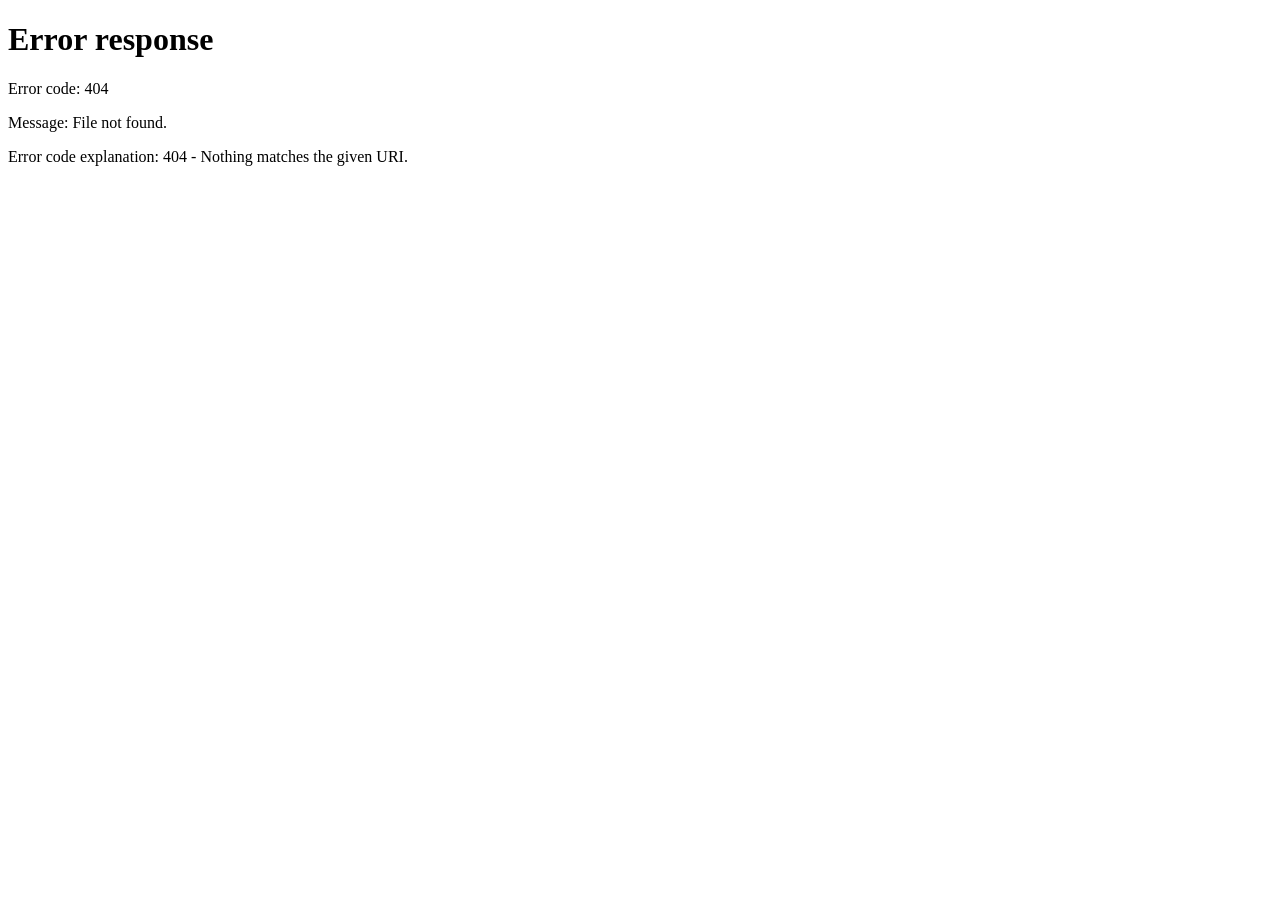
==== infografia.html @ bd48d04f "cambiar portada a index" ====
<!doctype html>
<html lang="es">
<head>
  <meta charset="utf-8" />
<meta http-equiv="refresh" content="0; url=cover.html">
  <meta name="viewport" content="width=device-width,initial-scale=1" />
  <title>Infografía • El infierno del mar — José Emilio Pacheco</title>

  <link rel="preconnect" href="https://fonts.googleapis.com">
  <link rel="preconnect" href="https://fonts.gstatic.com" crossorigin>
  <link href="https://fonts.googleapis.com/css2?family=Inter:wght@400;600;800&display=swap" rel="stylesheet">

  <link rel="stylesheet" href="styles.css" />
  
</head>

<body class="palette">

  <div class="progressBar" aria-hidden="true"><span id="progress"></span></div>

  <audio id="bgAudio" preload="auto" loop>
    <source src="assets/ocean.mp3" type="audio/mpeg">
    <source src="assets/ocean.ogg" type="audio/ogg">
  </audio>

  <button class="soundFab" id="soundFab" type="button" aria-label="Activar sonido ambiental" title="Sonido ambiental">
    <span id="soundIcon">🔈</span>
    <small id="soundTxt">OFF</small>
  </button>

  <div class="scene" aria-hidden="true">
    <div class="scene-waves"></div>
    <div class="scene-oil"></div>
    <div class="scene-bubbles"></div>
    <div class="scene-trash">
      <span class="t t1"></span><span class="t t2"></span><span class="t t3"></span>
      <span class="t t4"></span><span class="t t5"></span><span class="t t6"></span>
      <span class="t t7"></span><span class="t t8"></span>
    </div>
  </div>

  <header class="navTop">
    <nav class="navWrap">
      <a href="#contexto" data-nav>Contexto</a>
      <a href="#problematica" data-nav>Problemática</a>
      <a href="#analisis" data-nav>Análisis</a>
      <a href="#interpretacion" data-nav>Interpretación</a>
    </nav>
  </header>

  <div class="modal" id="imgModal" aria-hidden="true">
    <div class="modalBack" data-close="1"></div>
    <figure class="modalBody" role="dialog" aria-label="Imagen ampliada">
      <button class="modalClose" type="button" data-close="1">✕</button>
      <img id="modalImg" alt="Imagen ampliada" />
      <figcaption id="modalCap"></figcaption>
    </figure>
  </div>

  <main class="page">

    <!-- HERO -->
    <section class="heroIntro reveal">
      <div class="heroIntro-bg"
           style="background-image:url('https://images.unsplash.com/photo-1518399681705-1c1a55e5e883?auto=format&fit=crop&w=2400&q=80');"
           aria-hidden="true"></div>
      <div class="heroIntro-shade" aria-hidden="true"></div>

      <div class="heroIntro-inner">
        <h1>Infografía interactiva</h1>
        <p class="heroIntro-sub">
          <b>“El infierno del mar”</b> — José Emilio Pacheco. El poema denuncia cómo la contaminación del océano
          afecta la naturaleza y también la vida humana.
        </p>

        <div class="heroBadges stagger">
          <span class="badge">IPISA</span>
          <span class="badge">Lengua Española</span>
          <span class="badge">6to Sec. 2025–2026</span>
        </div>

        <div class="heroMini">
          <div><b>Equipo:</b> Liz Marian Bonilla #02 • Shiara Hilario #12 • Joelizsa Pichardo #25</div>
          <div><b>Fecha:</b> 26/02/2025 • <b>Maestra:</b> Vetzaira Espinosa</div>
          <div class="heroMini2"><b>Pregunta guía:</b> ¿Qué pasa cuando convertimos el mar en basurero y laboratorio de venenos?</div>
        </div>

        <div class="heroActions stagger">
          <a class="primaryBtn" href="#contexto">Empezar ↓</a>
          <a class="ghostBtn" href="#analisis">Ver contenido</a>
        </div>
      </div>
    </section>

    <!-- CONTEXTO -->
    <section class="block reveal" id="contexto" data-accent="mughal">
      <header class="blockHead">
        <div class="blockImg"
          style="background-image:url('https://images.unsplash.com/photo-1493558103817-58b2924bce98?auto=format&fit=crop&w=2400&q=80');"></div>
        <div class="blockShade"></div>
        <div class="blockTitle">
          <h2>Contexto del poema</h2>
          <p>Breve info del autor • situación social/ambiental • problema ecológico central</p>
        </div>
      </header>

      <div class="blockBody">
        <div class="twoCol">
          <div class="prose">
            <h3>Breve información del autor</h3>
<p>
José Emilio Pacheco (1939–2014) fue un poeta, narrador y ensayista mexicano.
Es considerado una de las figuras más importantes de la literatura mexicana contemporánea.
Recibió numerosos reconocimientos por su aporte al pensamiento cultural de México.
</p>
            <h3>Situación social y ambiental relacionada</h3>
            <p>
              El crecimiento industrial y los residuos humanos han aumentado la contaminación del mar por químicos,
              petróleo y basura.
            </p>

            <h3>Problema ecológico central</h3>
            <p>
              El poema denuncia la contaminación del mar por sustancias tóxicas que dañan la vida marina
              y también afectan a las personas.
            </p>

            <div class="callout">
              <b>Idea central:</b> El mar deja de ser fuente de vida cuando el ser humano lo convierte en un espacio contaminado.
            </div>
          </div>

          <div class="quoteBox">
            <div class="quoteTag">Ideas clave</div>

            <blockquote class="q">El poema presenta al mar como víctima de la acción humana.</blockquote>
            <blockquote class="q">La contaminación no afecta solo al agua, sino también a los animales y a las personas.</blockquote>
            <blockquote class="q">La denuncia ecológica también es una denuncia social.</blockquote>

            <div class="linkRow stagger">
              <a class="chip" target="_blank" rel="noopener"
                 href="https://www.youtube.com/results?search_query=metales+pesados+en+el+agua+explicacion">📺 Metales pesados ↗</a>
              <a class="chip" target="_blank" rel="noopener"
                 href="https://www.youtube.com/results?search_query=contaminacion+marina+causas+y+consecuencias">📺 Causas y consecuencias ↗</a>
            </div>
          </div>
        </div>

        <div class="imgRow stagger">
          <figure class="shot revealUp">
            <img class="zoomable"
              src="img/jose.jpg"
              alt="José Emilio Pacheco"
              data-caption="José Emilio Pacheco (autor)"
              loading="lazy"
              referrerpolicy="no-referrer"
              onerror="this.parentElement.classList.add('imgFallback')">
            <figcaption>Autor</figcaption>
          </figure>

          <figure class="shot revealUp">
            <img class="zoomable"
              src="img/mar.jpg"
              alt="Contaminación marina"
              data-caption="Contaminación marina"
              loading="lazy"
              referrerpolicy="no-referrer"
              onerror="this.parentElement.classList.add('imgFallback')">
            <figcaption>Contaminación</figcaption>
          </figure>

          <figure class="shot revealUp">
            <img class="zoomable"
              src="img/contaminacion-uno.jpeg"
              alt="Tu comunidad"
              data-caption="Evidencia local"
              loading="lazy"
              referrerpolicy="no-referrer"
              onerror="this.parentElement.classList.add('imgFallback')">
            <figcaption>Tu comunidad</figcaption>
          </figure>
        </div>
      </div>
    </section>

    <!-- PROBLEMÁTICA -->
    <section class="block reveal" id="problematica" data-accent="prussian">
      <header class="blockHead">
        <div class="blockImg"
          style="background-image:url('https://images.unsplash.com/photo-1611273426858-450d8b8dbad9?auto=format&fit=crop&w=2400&q=80');"></div>
        <div class="blockShade"></div>
        <div class="blockTitle">
          <h2>Problemática ambiental abordada</h2>
          <p>¿Qué denuncia? • ¿a quién afecta? • consecuencias</p>
        </div>
      </header>

      <div class="blockBody">
        <div class="twoCol">
          <div class="prose">
            <h3>¿Qué problema ambiental denuncia el poema?</h3>
            <p>
              El poema denuncia la contaminación del mar por sustancias tóxicas, petróleo y residuos.
            </p>

            <h3>¿A quién afecta?</h3>
            <ul>
              <li>Fauna marina</li>
              <li>Personas que consumen pescado</li>
              <li>Comunidades costeras</li>
            </ul>

            <h3>¿Cuáles son sus consecuencias?</h3>
            <ul>
              <li>Muerte de especies marinas</li>
              <li>Contaminación de alimentos</li>
              <li>Daños ambientales y económicos</li>
            </ul>

            <div class="callout">
              <b>Idea clave:</b> Lo que se lanza al mar termina afectando la vida humana.
            </div>
          </div>

          <div class="prose">
            <h3>Acciones concretas</h3>
            <p>
              Estas acciones ayudan a reducir la contaminación y a proteger el agua.
            </p>

            <div class="checks" id="checklist">
              <label><input type="checkbox" value="plástico"> Reducir plásticos de un solo uso</label>
              <label><input type="checkbox" value="limpieza"> Limpieza de ríos/cañadas/playas</label>
              <label><input type="checkbox" value="reciclaje"> Separar residuos / reciclar</label>
              <label><input type="checkbox" value="educación"> Educación ambiental</label>
            </div>

            <div class="tip" id="resultBox">Marca al menos una acción para ver la recomendación.</div>

          </div>
        </div>

        <div class="imgRow stagger">
          <figure class="shot revealUp">
            <img class="zoomable"
              src="img/playas.jpg"
              alt="Acción"
              data-caption="Acción comunitaria"
              loading="lazy"
              referrerpolicy="no-referrer"
              onerror="this.parentElement.classList.add('imgFallback')">
            <figcaption>Acción</figcaption>
          </figure>

          <figure class="shot revealUp">
            <img class="zoomable"
              src="img/Peru-Retail.jpg"
              alt="Petróleo en el mar"
              data-caption="Petróleo en el mar"
              loading="lazy"
              referrerpolicy="no-referrer"
              onerror="this.parentElement.classList.add('imgFallback')">
            <figcaption>Petróleo</figcaption>
          </figure>

          <figure class="shot revealUp">
            <img class="zoomable"
              src="img/santiagoplayacont.jpg"
              alt="Foto local"
              data-caption="Evidencia local"
              loading="lazy"
              referrerpolicy="no-referrer"
              onerror="this.parentElement.classList.add('imgFallback')">
            <figcaption>Foto local</figcaption>
          </figure>
        </div>
      </div>
    </section>

    <!-- ANÁLISIS -->
    <section class="block reveal" id="analisis" data-accent="teal">
      <header class="blockHead">
        <div class="blockImg"
          style="background-image:url('https://images.unsplash.com/photo-1475924156734-496f6cac6ec1?auto=format&fit=crop&w=2400&q=80');"></div>
        <div class="blockShade"></div>
        <div class="blockTitle">
          <h2>Análisis literario</h2>
          <p>Tema • Mensaje • Recursos literarios • Fragmentos destacados</p>
        </div>
      </header>

      <div class="blockBody">
        <div class="twoCol">
          <div class="prose">
            <h3>Tema central</h3>
            <p>
              La destrucción del mar causada por la contaminación humana.
            </p>

            <h3>Mensaje del poema</h3>
            <p>
              El poema advierte que el ser humano está dañando el océano y que ese daño vuelve como problema social y ambiental.
            </p>

            <h3>Recursos literarios</h3>
            <ul>
              <li><b>Enumeración:</b> El poema menciona varias sustancias tóxicas para mostrar la gravedad de la contaminación. Ejemplo: “Plomo, cobre, mercurio, cianuro”.</li>
              <li><b>Imagen sensorial:</b> Describe visualmente los daños causados por el petróleo en el mar.</li>
              <li><b>Tono denunciatorio:</b> El lenguaje del poema critica directamente la destrucción del océano causada por el ser humano.</li>
            </ul>

            <div class="callout">
              <b>Idea clave:</b> El poema usa palabras directas para denunciar el daño ambiental.
            </div>
          </div>

          <div class="quoteBox">
            <div class="quoteTag">Fragmentos destacados</div>
            <blockquote class="q">“Zarpa y verás los grumos de petróleo que han empedrado sus senderos.”</blockquote>
            <blockquote class="q">“Hoy al matarlo estamos muriendo.”</blockquote>
            <blockquote class="q">“Cuando haya muerto el mar no tendremos oxígeno.”</blockquote>

            <div class="linkRow stagger">
              <a class="chip" target="_blank" rel="noopener"
                 href="https://www.youtube.com/results?search_query=enumeracion+recurso+literario+ejemplos">📺 Enumeración ↗</a>
            </div>
          </div>
        </div>

        <div class="imgRow stagger">
          <figure class="shot revealUp">
            <img class="zoomable"
              src="img/faunamala.jpg"
              alt="Fauna afectada"
              data-caption="Ecosistemas afectados"
              loading="lazy"
              referrerpolicy="no-referrer"
              onerror="this.parentElement.classList.add('imgFallback')">
            <figcaption>Fauna</figcaption>
          </figure>

          <figure class="shot revealUp">
            <img class="zoomable"
              src="img/basuramarina.jpg"
              alt="Residuos en el mar"
              data-caption="Residuos marinos"
              loading="lazy"
              referrerpolicy="no-referrer"
              onerror="this.parentElement.classList.add('imgFallback')">
            <figcaption>Residuos</figcaption>
          </figure>

          <figure class="shot revealUp">
            <img class="zoomable"
              src="img/marcont.jpg"
              alt="Contaminación del océano"
              data-caption="Contaminación del océano"
              loading="lazy"
              referrerpolicy="no-referrer"
              onerror="this.parentElement.classList.add('imgFallback')">
            <figcaption>Impacto visual</figcaption>
          </figure>
        </div>
      </div>
    </section>

    <!-- INTERPRETACIÓN -->
    <section class="block reveal" id="interpretacion">
      <header class="blockHead">
        <div class="blockImg"
          style="background-image:url('https://images.unsplash.com/photo-1526779259212-939e64788e3c?auto=format&fit=crop&w=2400&q=80');"></div>
        <div class="blockShade"></div>
        <div class="blockTitle">
          <h2>Interpretación personal</h2>
          <p>Opinión • Comunidad • Reflexión</p>
        </div>
      </header>

      <div class="blockBody">
        <div class="twoCol">
          <div class="prose">

            <h3>Opinión crítica</h3>

            <p><b>Liz Marian:</b> El poema muestra cómo la contaminación afecta al mar y también a la vida humana. Nos hace reflexionar sobre la responsabilidad que tenemos como sociedad para proteger los ecosistemas.</p>

            <p><b>Shiara:</b> El texto enseña que las acciones humanas pueden destruir los ecosistemas cuando no se actúa con conciencia ambiental. También invita a reflexionar sobre nuestras decisiones diarias.</p>

            <p><b>Joelizsa:</b> Este poema es un llamado a cuidar el medio ambiente y reducir la contaminación. Nos recuerda que el mar es una fuente de vida que debemos proteger.</p>

            <h3>Relación con la comunidad</h3>

            <p>
              En nuestra comunidad también se observan problemas de contaminación, como basura en calles, cañadas y ríos.
              Estos residuos pueden llegar al mar y afectar los ecosistemas y la salud de las personas.
            </p>

            <h3>Reflexión social</h3>

            <p>
              Cuidar el medio ambiente es una responsabilidad colectiva.
              Pequeñas acciones como reducir la basura, reciclar y proteger los recursos naturales pueden ayudar a preservar el mar para las futuras generaciones.
            </p>

            <figure class="shot revealUp">
              <img class="zoomable"
                src="img/3chicas.jpg"
                alt="Equipo"
                loading="lazy"
                onerror="this.parentElement.classList.add('imgFallback')">
              <figcaption>Equipo</figcaption>
            </figure>

          </div>

          <div class="prose">
            <div class="imgRow imgColumn">

              <figure class="shot revealUp">
                <img class="zoomable"
                  src="img/limpiarsantiago.png"
                  alt="Acción comunitaria"
                  loading="lazy"
                  onerror="this.parentElement.classList.add('imgFallback')">
                <figcaption>Acción</figcaption>
              </figure>

              <figure class="shot revealUp">
                <img class="zoomable"
                  src="img/img_7650.jpg"
                  alt="Comunidad"
                  loading="lazy"
                  onerror="this.parentElement.classList.add('imgFallback')">
                <figcaption>Comunidad</figcaption>
              </figure>

            </div>
          </div>
        </div>
      </div>
    </section>

    <footer class="exitBar">
      <a class="exitBtn" href="cover.html">SALIR</a>
    </footer>
  </main>

  <script src="script.js"></script>
</body>
</html>
---- styles.css ----
:root{
  --mughal:#366B2B;
  --prussian:#103A57;
  --teal:#307B8E;
  --pastel:#A9D3C5;
  --silver:#CEE5D6;

  --ink:#0b1f2b;
  --soft:#f3faf6;
  --card:#ffffff;
  --line:rgba(16,58,87,.12);
  --shadow:0 16px 50px rgba(16,58,87,.12);
  --radius:26px;
}

*{box-sizing:border-box}
html,body{height:100%}
body{
  margin:0;
  font-family:Inter,system-ui,-apple-system,Segoe UI,Roboto,Arial,sans-serif;
  color:var(--ink);
  background:
    radial-gradient(1400px 600px at 50% -20%, rgba(48,123,142,.18), transparent 60%),
    radial-gradient(1000px 600px at 20% 10%, rgba(54,107,43,.12), transparent 60%),
    linear-gradient(180deg, var(--silver), #eaf6f0 35%, #f7fbf9 100%);
  overflow-x:hidden;
}

/* ===== Barra progreso ===== */
.progressBar{
  position: fixed;
  top: 0;
  left: 0;
  height: 6px;
  width: 100%;
  z-index: 9999;
  background: rgba(206,229,214,.35);
  backdrop-filter: blur(8px);
}
.progressBar span{
  display:block;
  height:100%;
  width:0%;
  background: linear-gradient(90deg, var(--mughal), var(--teal), var(--prussian));
  border-radius: 0 999px 999px 0;
  transition: width .1s linear;
}

/* ===== Botón sonido ===== */
.soundFab{
  position: fixed;
  right: 18px;
  bottom: 18px;
  z-index: 9998;
  border: 1px solid rgba(16,58,87,.18);
  background: rgba(255,255,255,.78);
  backdrop-filter: blur(10px);
  box-shadow: 0 18px 45px rgba(16,58,87,.18);
  border-radius: 999px;
  padding: 10px 12px;
  display:flex;
  align-items:center;
  gap:10px;
  cursor:pointer;
  user-select:none;
}
.soundFab span{font-size:18px}
.soundFab small{
  font-size:11px;
  font-weight:800;
  letter-spacing:.08em;
  color:rgba(16,58,87,.82);
}
.soundFab.on{
  background: rgba(255,255,255,.92);
  border-color: rgba(48,123,142,.35);
}
.soundFab:hover{transform: translateY(-2px)}
.soundFab:active{transform: translateY(0)}
.soundFab{transition: transform .2s ease, background .2s ease}

/* ===== Escenografía ===== */
.scene{
  position:fixed;
  inset:0;
  pointer-events:none;
  z-index:0;
  opacity:.55;
}
.scene-waves{
  position:absolute; inset:-40px -40px auto -40px;
  height:260px;
  background:
    radial-gradient(800px 140px at 50% 80%, rgba(16,58,87,.22), transparent 65%),
    linear-gradient(180deg, rgba(48,123,142,.16), transparent);
  filter: blur(2px);
}
.scene-oil{
  position:absolute; right:-220px; top:25%;
  width:520px; height:520px;
  background: radial-gradient(circle at 30% 30%, rgba(16,58,87,.18), rgba(16,58,87,.05) 55%, transparent 70%);
  filter: blur(6px);
  transform: rotate(12deg);
}
.scene-bubbles{
  position:absolute; left:-200px; bottom:-220px;
  width:700px; height:700px;
  background:
    radial-gradient(circle at 25% 20%, rgba(48,123,142,.18), transparent 55%),
    radial-gradient(circle at 60% 70%, rgba(54,107,43,.10), transparent 55%),
    radial-gradient(circle at 70% 25%, rgba(16,58,87,.10), transparent 60%);
  filter: blur(10px);
}
.scene-trash .t{
  position:absolute;
  width:110px; height:28px;
  border-radius: 999px;
  background: rgba(16,58,87,.08);
  filter: blur(1px);
  transform: rotate(var(--r));
  opacity:.8;
}
.scene-trash .t1{left:6%; top:18%; --r:14deg}
.scene-trash .t2{left:13%; top:34%; --r:-10deg}
.scene-trash .t3{left:7%; top:62%; --r:6deg}
.scene-trash .t4{right:12%; top:22%; --r:-16deg}
.scene-trash .t5{right:7%; top:44%; --r:9deg}
.scene-trash .t6{right:10%; top:67%; --r:-6deg}
.scene-trash .t7{left:45%; top:10%; --r:3deg}
.scene-trash .t8{left:52%; top:78%; --r:-4deg}

/* ===== Top nav ===== */
.navTop{
  position: sticky;
  top: 6px;
  z-index: 50;
  padding: 10px 12px;
}
.navWrap{
  max-width: 1100px;
  margin: 0 auto;
  background: rgba(255,255,255,.70);
  backdrop-filter: blur(12px);
  border: 1px solid rgba(16,58,87,.14);
  border-radius: 999px;
  padding: 10px;
  display:flex;
  gap:10px;
  justify-content:center;
  box-shadow: 0 12px 32px rgba(16,58,87,.10);
}
.navWrap a{
  text-decoration:none;
  color: rgba(16,58,87,.88);
  font-weight: 700;
  font-size: 13px;
  padding: 10px 14px;
  border-radius: 999px;
  transition: background .2s ease, transform .2s ease, border .2s ease;
  border: 1px solid transparent;
}
.navWrap a:hover{
  background: rgba(16,58,87,.08);
  transform: translateY(-1px);
}
.navWrap a.active{
  background: rgba(16,58,87,.12);
  border: 1px solid rgba(16,58,87,.18);
  transform: translateY(-1px);
}

/* ===== Layout ===== */
.page{
  position: relative;
  z-index: 1;
  max-width: 1160px;
  margin: 0 auto;
  padding: 0 16px 80px;
}

/* ===== Hero ===== */
.heroIntro{
  position:relative;
  border-radius: var(--radius);
  overflow:hidden;
  box-shadow: var(--shadow);
  border: 1px solid rgba(16,58,87,.12);
  margin-top: 10px;
}
.heroIntro-bg{
  position:absolute; inset:0;
  background-size:cover;
  background-position:center;
  transform: scale(1.05);
}
.heroIntro-shade{
  position:absolute; inset:0;
  background:
    linear-gradient(90deg, rgba(255,255,255,.92) 0%, rgba(255,255,255,.76) 52%, rgba(255,255,255,.50) 100%),
    radial-gradient(700px 280px at 15% 35%, rgba(206,229,214,.75), transparent 65%),
    radial-gradient(700px 280px at 90% 35%, rgba(169,211,197,.45), transparent 70%);
}
.heroIntro-inner{
  position:relative;
  padding: 44px 40px;
  max-width: 760px;
}
.heroIntro h1{
  margin:0 0 10px;
  font-size: 46px;
  letter-spacing: -0.03em;
  line-height:1.03;
}
.heroIntro-sub{
  margin:0;
  font-size: 16px;
  line-height:1.6;
  color: rgba(11,31,43,.85);
}
.heroBadges{display:flex; gap:10px; flex-wrap:wrap; margin-top:14px}
.badge{
  padding: 8px 12px;
  border-radius: 999px;
  background: rgba(255,255,255,.70);
  border: 1px solid rgba(16,58,87,.12);
  font-size: 12px;
  font-weight: 800;
}
.heroMini{
  margin-top: 18px;
  padding: 14px 16px;
  border-radius: 18px;
  border: 1px solid rgba(16,58,87,.12);
  background: rgba(255,255,255,.74);
  line-height: 1.55;
}
.heroMini2{margin-top:6px; color:rgba(16,58,87,.9)}
.heroActions{display:flex; gap:12px; margin-top: 18px; flex-wrap:wrap}
.primaryBtn, .ghostBtn{
  display:inline-flex;
  align-items:center;
  justify-content:center;
  gap:8px;
  border-radius: 999px;
  padding: 12px 16px;
  font-weight: 900;
  text-decoration:none;
  border: 1px solid rgba(16,58,87,.15);
}
.primaryBtn{
  background: linear-gradient(90deg, rgba(48,123,142,.95), rgba(16,58,87,.92));
  color:#fff;
}
.ghostBtn{
  background: rgba(255,255,255,.78);
  color: rgba(16,58,87,.92);
}
.primaryBtn:hover,.ghostBtn:hover{transform: translateY(-2px)}
.primaryBtn,.ghostBtn{transition: transform .2s ease}

/* ===== Block ===== */
.block{
  margin-top: 18px;
  border-radius: var(--radius);
  overflow: hidden;
  border: 1px solid rgba(16,58,87,.12);
  background: rgba(255,255,255,.70);
  backdrop-filter: blur(8px);
  box-shadow: var(--shadow);
}
.blockHead{
  position: relative;
  min-height: 180px;
  overflow: hidden;
}
.blockImg{
  position:absolute; inset:0;
  background-size:cover;
  background-position:center;
  transform: translateY(var(--parallax, 0px)) scale(1.06);
  transition: transform .15s linear;
}
.blockShade{
  position:absolute; inset:0;
  background: linear-gradient(90deg, rgba(16,58,87,.88) 0%, rgba(16,58,87,.45) 55%, rgba(16,58,87,.20) 100%);
}
.blockTitle{
  position: relative;
  padding: 28px 28px 26px;
  color: #fff;
}
.blockTitle h2{
  margin:0;
  font-size: 40px;
  letter-spacing:-.02em;
}
.blockTitle p{
  margin: 6px 0 0;
  opacity:.95;
  font-weight: 600;
}
.blockBody{padding: 22px 22px 26px}

.twoCol{
  display:grid;
  grid-template-columns: 1.1fr .9fr;
  gap: 18px;
}
@media (max-width: 980px){
  .twoCol{grid-template-columns:1fr}
  .heroIntro-inner{padding:36px 22px}
  .heroIntro h1{font-size: 38px}
}

.prose{
  background: rgba(255,255,255,.82);
  border: 1px solid rgba(16,58,87,.12);
  border-radius: 20px;
  padding: 18px 18px;
}
.prose h3{
  margin: 0 0 10px;
  color: rgba(16,58,87,.92);
}
.prose p{
  margin: 0 0 12px;
  line-height: 1.68;
  color: rgba(11,31,43,.84);
}
.prose ul{
  margin: 0 0 12px 18px;
  color: rgba(11,31,43,.84);
  line-height:1.6;
}
.callout{
  margin-top: 10px;
  padding: 12px 14px;
  border-radius: 16px;
  background: rgba(206,229,214,.65);
  border: 1px solid rgba(54,107,43,.18);
  color: rgba(11,31,43,.86);
}

.quoteBox{
  background: rgba(255,255,255,.84);
  border: 1px solid rgba(16,58,87,.12);
  border-radius: 20px;
  padding: 18px 18px;
}
.quoteTag{
  display:inline-flex;
  padding: 6px 10px;
  border-radius: 999px;
  background: rgba(16,58,87,.10);
  border: 1px solid rgba(16,58,87,.14);
  font-weight: 900;
  font-size: 12px;
  margin-bottom: 10px;
}
.q{
  margin: 10px 0;
  padding: 12px 12px;
  border-left: 4px solid rgba(48,123,142,.8);
  background: rgba(206,229,214,.32);
  border-radius: 14px;
  color: rgba(11,31,43,.90);
  line-height: 1.55;
}
.qNote{display:block; margin-top:10px; color:rgba(11,31,43,.65)}

.linkRow{display:flex; gap:10px; flex-wrap:wrap; margin-top:12px}
.chip{
  display:inline-flex;
  align-items:center;
  gap:8px;
  padding: 10px 12px;
  border-radius: 999px;
  background: rgba(255,255,255,.86);
  border: 1px solid rgba(16,58,87,.14);
  color: rgba(16,58,87,.92);
  font-weight: 900;
  text-decoration:none;
}
.chip:hover{transform: translateY(-2px)}
.chip{transition: transform .2s ease}

/* Mini panels */
.miniPanel{
  margin-top: 14px;
  background: rgba(255,255,255,.82);
  border: 1px solid rgba(16,58,87,.12);
  border-radius: 20px;
  padding: 14px 14px;
}
.miniPanel-title{
  font-weight: 900;
  margin-bottom: 10px;
  color: rgba(16,58,87,.90);
}
.miniPanel-grid{
  display:grid;
  grid-template-columns: 1fr 1fr;
  gap: 10px 12px;
  color: rgba(11,31,43,.82);
  line-height: 1.5;
}
@media (max-width: 700px){
  .miniPanel-grid{grid-template-columns:1fr}
}

/* Img row */
.imgRow{
  margin-top: 16px;
  display:grid;
  grid-template-columns: 1fr 1fr 1fr;
  gap: 14px;
}
@media (max-width: 900px){
  .imgRow{grid-template-columns:1fr}
}
.shot{
  background: rgba(255,255,255,.88);
  border: 1px solid rgba(16,58,87,.12);
  border-radius: 22px;
  overflow:hidden;
  box-shadow: 0 12px 26px rgba(16,58,87,.10);
  transform-style: preserve-3d;
  transition: transform .25s ease, box-shadow .25s ease, filter .25s ease;
}
.shot:hover{
  transform: perspective(900px) rotateX(2deg) rotateY(-3deg) translateY(-4px);
  box-shadow: 0 18px 40px rgba(16,58,87,.15);
  filter: saturate(1.03);
}
.shot img{
  display:block;
  width:100%;
  height: 230px;
  object-fit: cover;
  cursor: zoom-in;
}
.shot figcaption{
  padding: 12px 14px;
  font-weight: 900;
  color: rgba(16,58,87,.92);
}
.slot .slotCard{
  height: 230px;
  display:flex;
  align-items:center;
  justify-content:center;
  padding: 14px;
  border: 2px dashed rgba(16,58,87,.18);
  border-radius: 18px;
  margin: 12px;
  background: rgba(206,229,214,.28);
  color: rgba(16,58,87,.85);
  font-weight: 900;
  text-align:center;
}
.imgFallback{
  background: repeating-linear-gradient(45deg, rgba(16,58,87,.06), rgba(16,58,87,.06) 10px, rgba(16,58,87,.03) 10px, rgba(16,58,87,.03) 20px);
}

/* Checklist */
.checks{
  display:flex;
  flex-direction:column;
  gap: 10px;
  margin-top: 10px;
}
.checks label{
  display:flex;
  align-items:center;
  gap: 10px;
  padding: 12px 12px;
  border-radius: 16px;
  background: rgba(255,255,255,.84);
  border: 1px solid rgba(16,58,87,.12);
  font-weight: 700;
  color: rgba(11,31,43,.84);
}
.checks input{accent-color: var(--teal)}
.tip{
  margin-top: 10px;
  padding: 12px 12px;
  border-radius: 16px;
  background: rgba(206,229,214,.55);
  border: 1px solid rgba(48,123,142,.22);
  font-weight: 800;
  color: rgba(16,58,87,.90);
}
.pulse{animation: pulse .9s ease}
@keyframes pulse{0%{transform:scale(1)}35%{transform:scale(1.03)}100%{transform:scale(1)}}

/* Bars */
.bars{margin-top: 10px; display:flex; flex-direction:column; gap:10px}
.bar{
  position:relative;
  padding: 10px 10px;
  border-radius: 16px;
  border: 1px solid rgba(16,58,87,.12);
  background: rgba(255,255,255,.82);
  overflow:hidden;
  display:flex;
  align-items:center;
  gap:10px;
}
.bar span{width:92px; font-weight:900; color: rgba(16,58,87,.92)}
.bar i{
  display:block;
  height: 10px;
  background: linear-gradient(90deg, rgba(54,107,43,.95), rgba(48,123,142,.95));
  border-radius: 999px;
  width:0%;
}
.bar .count{
  margin-left:auto;
  font-weight: 900;
  color: rgba(16,58,87,.92);
  font-variant-numeric: tabular-nums;
}

/* Meter */
.meter{
  display:flex;
  align-items:center;
  gap: 14px;
  margin-top: 10px;
}
.meter span{font-weight: 900; color: rgba(16,58,87,.92)}
.meterBar{
  width: 26px;
  height: 180px;
  border-radius: 999px;
  border: 1px solid rgba(16,58,87,.14);
  background: rgba(255,255,255,.82);
  display:flex;
  align-items:flex-end;
  padding: 6px;
}
.meterBar i{
  width: 100%;
  border-radius: 999px;
  background: linear-gradient(180deg, rgba(54,107,43,.95), rgba(16,58,87,.95));
}

/* Recursos */
.resGrid{
  display:grid;
  grid-template-columns: 1fr 1fr;
  gap: 12px;
}
@media (max-width: 760px){.resGrid{grid-template-columns:1fr}}
.resCard{
  display:flex;
  align-items:center;
  justify-content:space-between;
  padding: 14px 16px;
  border-radius: 18px;
  text-decoration:none;
  font-weight: 900;
  color: rgba(16,58,87,.92);
  background: rgba(255,255,255,.86);
  border: 1px solid rgba(16,58,87,.12);
  transform-style: preserve-3d;
  transition: transform .25s ease, box-shadow .25s ease;
}
.resCard:hover{
  transform: perspective(900px) rotateX(2deg) rotateY(-3deg) translateY(-4px);
  box-shadow: 0 18px 40px rgba(16,58,87,.15);
}
.finePrint{margin-top:12px; color: rgba(11,31,43,.65)}

/* Exit */
.exitBar{
  position: sticky;
  bottom: 0;
  padding: 14px 0 0;
}
.exitBtn{
  width: 100%;
  display:flex;
  justify-content:center;
  padding: 14px 16px;
  border-radius: 18px;
  text-decoration:none;
  font-weight: 1000;
  letter-spacing:.08em;
  color: #fff;
  background: linear-gradient(90deg, rgba(16,58,87,.95), rgba(48,123,142,.95));
  border: 1px solid rgba(16,58,87,.18);
  box-shadow: 0 16px 40px rgba(16,58,87,.18);
}
.exitBtn:hover{transform: translateY(-2px)}
.exitBtn{transition: transform .2s ease}

/* ===== Modal imagen ===== */
.noScroll{overflow:hidden}
.modal{
  position: fixed;
  inset:0;
  z-index: 9999;
  display:none;
}
.modal.open{display:block}
.modalBack{
  position:absolute; inset:0;
  background: rgba(0,0,0,.55);
}
.modalBody{
  position:absolute;
  left:50%; top:50%;
  transform: translate(-50%,-50%);
  width: min(980px, 92vw);
  background: rgba(255,255,255,.96);
  border-radius: 22px;
  overflow:hidden;
  border: 1px solid rgba(255,255,255,.35);
  box-shadow: 0 24px 80px rgba(0,0,0,.35);
}
.modalBody img{
  width:100%;
  height: min(70vh, 640px);
  object-fit: cover;
  display:block;
}
.modalBody figcaption{
  padding: 12px 16px 16px;
  font-weight: 900;
  color: rgba(16,58,87,.92);
}
.modalClose{
  position:absolute;
  right: 10px;
  top: 10px;
  border: 0;
  background: rgba(16,58,87,.85);
  color:#fff;
  border-radius: 999px;
  width: 40px;
  height: 40px;
  cursor:pointer;
}

/* ===== Reveal ===== */
.reveal, .revealUp{opacity:0; transform: translateY(12px); transition: opacity .6s ease, transform .6s ease}
.reveal.in, .revealUp.in{opacity:1; transform: translateY(0)}

/* Stagger */
.stagger > *{opacity:0; transform: translateY(16px)}
.stagger.in > *{
  opacity:1; transform: translateY(0);
  transition: opacity .6s ease, transform .6s ease;
}
.stagger.in > *:nth-child(1){transition-delay:.05s}
.stagger.in > *:nth-child(2){transition-delay:.12s}
.stagger.in > *:nth-child(3){transition-delay:.19s}
.stagger.in > *:nth-child(4){transition-delay:.26s}
.stagger.in > *:nth-child(5){transition-delay:.33s}
.stagger.in > *:nth-child(6){transition-delay:.40s}

/* Tooltips */
.tipWord{
  position: relative;
  cursor: help;
  text-decoration: underline dotted rgba(16,58,87,.6);
  text-underline-offset: 3px;
}
.tipWord::after{
  content: attr(data-tip);
  position: absolute;
  left: 50%;
  bottom: calc(100% + 10px);
  transform: translateX(-50%) translateY(6px);
  opacity: 0;
  pointer-events: none;
  background: rgba(16,58,87,.92);
  color: #fff;
  padding: 10px 12px;
  border-radius: 12px;
  width: max-content;
  max-width: 260px;
  font-size: 12.5px;
  line-height: 1.25;
  box-shadow: 0 14px 35px rgba(0,0,0,.18);
  transition: opacity .18s ease, transform .18s ease;
}
.tipWord:hover::after{
  opacity: 1;
  transform: translateX(-50%) translateY(0);
}
/* =========================================================
   COVER (PORTADA) — estilos que faltan
   ========================================================= */
/* =========================================================
   COVER (PORTADA) — estilos que faltan
   ========================================================= */

.coverHero{
  position: relative;
  min-height: 100vh;
  display:flex;
  align-items:flex-start;
  justify-content:flex-start;
  padding: 26px 16px;
  overflow:hidden;
}

.coverBg{
  position:absolute;
  inset:0;
  background-size: cover;
  background-position: center;
  transform: scale(1.06);
  filter: saturate(1.02);
}

.coverShade{
  position:absolute;
  inset:0;
  background:
    radial-gradient(900px 420px at 12% 20%, rgba(206,229,214,.85), transparent 68%),
    radial-gradient(900px 520px at 88% 28%, rgba(169,211,197,.55), transparent 70%),
    linear-gradient(90deg, rgba(255,255,255,.94) 0%, rgba(255,255,255,.78) 52%, rgba(255,255,255,.40) 100%),
    linear-gradient(180deg, rgba(16,58,87,.10), transparent 45%, rgba(16,58,87,.06));
  backdrop-filter: blur(0px);
}

.coverInner{
  position: relative;
  z-index: 2;
  max-width: 980px;
  width: 100%;
  margin: 0 auto;
  padding: 22px 10px 40px;
}

.coverPill{
  display:inline-flex;
  align-items:center;
  gap:10px;
  padding: 10px 14px;
  border-radius: 999px;
  background: rgba(255,255,255,.78);
  border: 1px solid rgba(16,58,87,.14);
  box-shadow: 0 14px 35px rgba(16,58,87,.12);
  color: rgba(11,31,43,.84);
  font-weight: 800;
  font-size: 13px;
}

.coverTitle{
  margin: 18px 0 6px;
  font-size: 56px;
  line-height: 0.98;
  letter-spacing: -0.04em;
  color: rgba(11,31,43,.96);
  text-shadow: 0 18px 55px rgba(16,58,87,.12);
}

.coverSub{
  margin: 0;
  font-size: 16px;
  line-height: 1.65;
  color: rgba(11,31,43,.86);
  max-width: 780px;
}

.coverGrid{
  display:grid;
  grid-template-columns: 1fr 1fr 1fr;
  gap: 14px;
  margin-top: 18px;
}

.coverCard{
  background: rgba(255,255,255,.84);
  border: 1px solid rgba(16,58,87,.12);
  border-radius: 22px;
  padding: 16px 16px;
  box-shadow: 0 18px 45px rgba(16,58,87,.12);
  transform-style: preserve-3d;
  transition: transform .25s ease, box-shadow .25s ease;
}

.coverCard:hover{
  transform: perspective(900px) rotateX(2deg) rotateY(-3deg) translateY(-4px);
  box-shadow: 0 22px 55px rgba(16,58,87,.16);
}

.coverCard .k{
  font-size: 12px;
  font-weight: 900;
  letter-spacing: .08em;
  text-transform: uppercase;
  color: rgba(16,58,87,.70);
  margin-bottom: 6px;
}

.coverCard .v{
  font-size: 14px;
  line-height: 1.55;
  color: rgba(11,31,43,.86);
  font-weight: 650;
}

.coverBtns{
  display:flex;
  gap: 12px;
  flex-wrap: wrap;
  margin-top: 18px;
}

.coverNote{
  margin-top: 14px;
  color: rgba(11,31,43,.70);
  font-weight: 700;
}

@media (max-width: 980px){
  .coverTitle{font-size: 44px}
  .coverGrid{grid-template-columns: 1fr}
  .coverInner{padding: 20px 6px 36px}
}

/* =========================================================
   COVER (PORTADA) — versión corregida con fondo visible
   ========================================================= */

.coverHero{
  position: relative;
  min-height: 100vh;
  display:flex;
  align-items:flex-start;
  justify-content:flex-start;
  padding: 26px 16px;
  overflow:hidden;
}

/* Fondo más vivo */
.coverBg{
  position:absolute;
  inset:0;
  background-size: cover;
  background-position: center;
  transform: scale(1.08);
  filter: saturate(1.2) contrast(1.1) brightness(.9);
}

/* Overlay suavizado (antes estaba muy blanco) */
.coverShade{
  position:absolute;
  inset:0;
  background:
    radial-gradient(1000px 520px at 18% 18%, rgba(206,229,214,.45), transparent 70%),
    radial-gradient(900px 520px at 85% 30%, rgba(169,211,197,.28), transparent 70%),

    /* ESTE era el que apagaba la imagen — ahora mucho más ligero */
    linear-gradient(90deg, rgba(255,255,255,.45) 0%, rgba(255,255,255,.24) 52%, rgba(255,255,255,.10) 100%),

    /* viñeta ligera para contraste del texto */
    radial-gradient(1200px 700px at 40% 55%, rgba(16,58,87,.16), transparent 65%),
    linear-gradient(180deg, rgba(16,58,87,.08), rgba(16,58,87,.12));
}

.coverInner{
  position: relative;
  z-index: 2;
  max-width: 980px;
  width: 100%;
  margin: 0 auto;
  padding: 22px 10px 40px;
}

.coverPill{
  display:inline-flex;
  align-items:center;
  gap:10px;
  padding: 10px 14px;
  border-radius: 999px;
  background: rgba(255,255,255,.78);
  border: 1px solid rgba(16,58,87,.14);
  box-shadow: 0 14px 35px rgba(16,58,87,.12);
  color: rgba(11,31,43,.84);
  font-weight: 800;
  font-size: 13px;
}

.coverTitle{
  margin: 18px 0 6px;
  font-size: 56px;
  line-height: 0.98;
  letter-spacing: -0.04em;
  color: rgba(11,31,43,.96);
  text-shadow: 0 18px 55px rgba(16,58,87,.15);
}

.coverSub{
  margin: 0;
  font-size: 16px;
  line-height: 1.65;
  color: rgba(11,31,43,.86);
  max-width: 780px;
}

/* Tarjetas */
.coverGrid{
  display:grid;
  grid-template-columns: 1fr 1fr 1fr;
  gap: 14px;
  margin-top: 18px;
}

.coverCard{
  background: rgba(255,255,255,.85);
  border: 1px solid rgba(16,58,87,.12);
  border-radius: 22px;
  padding: 16px 16px;
  box-shadow: 0 18px 45px rgba(16,58,87,.12);
  backdrop-filter: blur(6px);
  transform-style: preserve-3d;
  transition: transform .25s ease, box-shadow .25s ease;
}

.coverCard:hover{
  transform: perspective(900px) rotateX(2deg) rotateY(-3deg) translateY(-4px);
  box-shadow: 0 22px 55px rgba(16,58,87,.18);
}

.coverCard .k{
  font-size: 12px;
  font-weight: 900;
  letter-spacing: .08em;
  text-transform: uppercase;
  color: rgba(16,58,87,.70);
  margin-bottom: 6px;
}

.coverCard .v{
  font-size: 14px;
  line-height: 1.55;
  color: rgba(11,31,43,.86);
  font-weight: 650;
}

/* Botones */
.coverBtns{
  display:flex;
  gap: 12px;
  flex-wrap: wrap;
  margin-top: 18px;
}

.coverNote{
  margin-top: 14px;
  color: rgba(11,31,43,.70);
  font-weight: 700;
}

/* Responsive */
@media (max-width: 980px){
  .coverTitle{font-size: 44px}
  .coverGrid{grid-template-columns: 1fr}
  .coverInner{padding: 20px 6px 36px}
}
/* ===== FIX: Glosario (fuente + hover/tooltip) ===== */

/* Mejor tipografía y alineación del glosario */
.miniPanel-grid{
  font-size: 16px;
  line-height: 1.55;
  color: rgba(16,58,87,.86);
  font-weight: 600;
}

.miniPanel-grid b{
  font-weight: 900;
  color: rgba(16,58,87,.92);
}

/* Palabras "hover" del glosario (Mercurio, Cianuro, etc.) */
.glosTerm{
  display: inline-block;
  padding: 2px 4px;
  border-radius: 8px;
  cursor: help;
  text-decoration: none; /* ✅ quita apariencia de link */
  border-bottom: 2px dotted rgba(16,58,87,.35);
  transition: transform .15s ease, background .15s ease, border-color .15s ease;
}

.glosTerm:hover{
  background: rgba(48,123,142,.12);
  border-bottom-color: rgba(48,123,142,.55);
  transform: translateY(-1px);
}

/* Tooltip flotante: que no se corte, que no se salga, que se lea bonito */
.tipFloat{
  max-width: 360px;
  white-space: normal;
  word-wrap: break-word;
  line-height: 1.35;
  border: 1px solid rgba(255,255,255,.18);
}

/* Flechita del tooltip (opcional, se ve pro) */
.tipFloat::after{
  content:"";
  position:absolute;
  left: 14px;
  top: -8px;
  width: 14px; height: 14px;
  background: rgba(16,58,87,.92);
  transform: rotate(45deg);
  border-left: 1px solid rgba(255,255,255,.10);
  border-top: 1px solid rgba(255,255,255,.10);
}
.imgColumn{
  grid-template-columns:1fr;
}
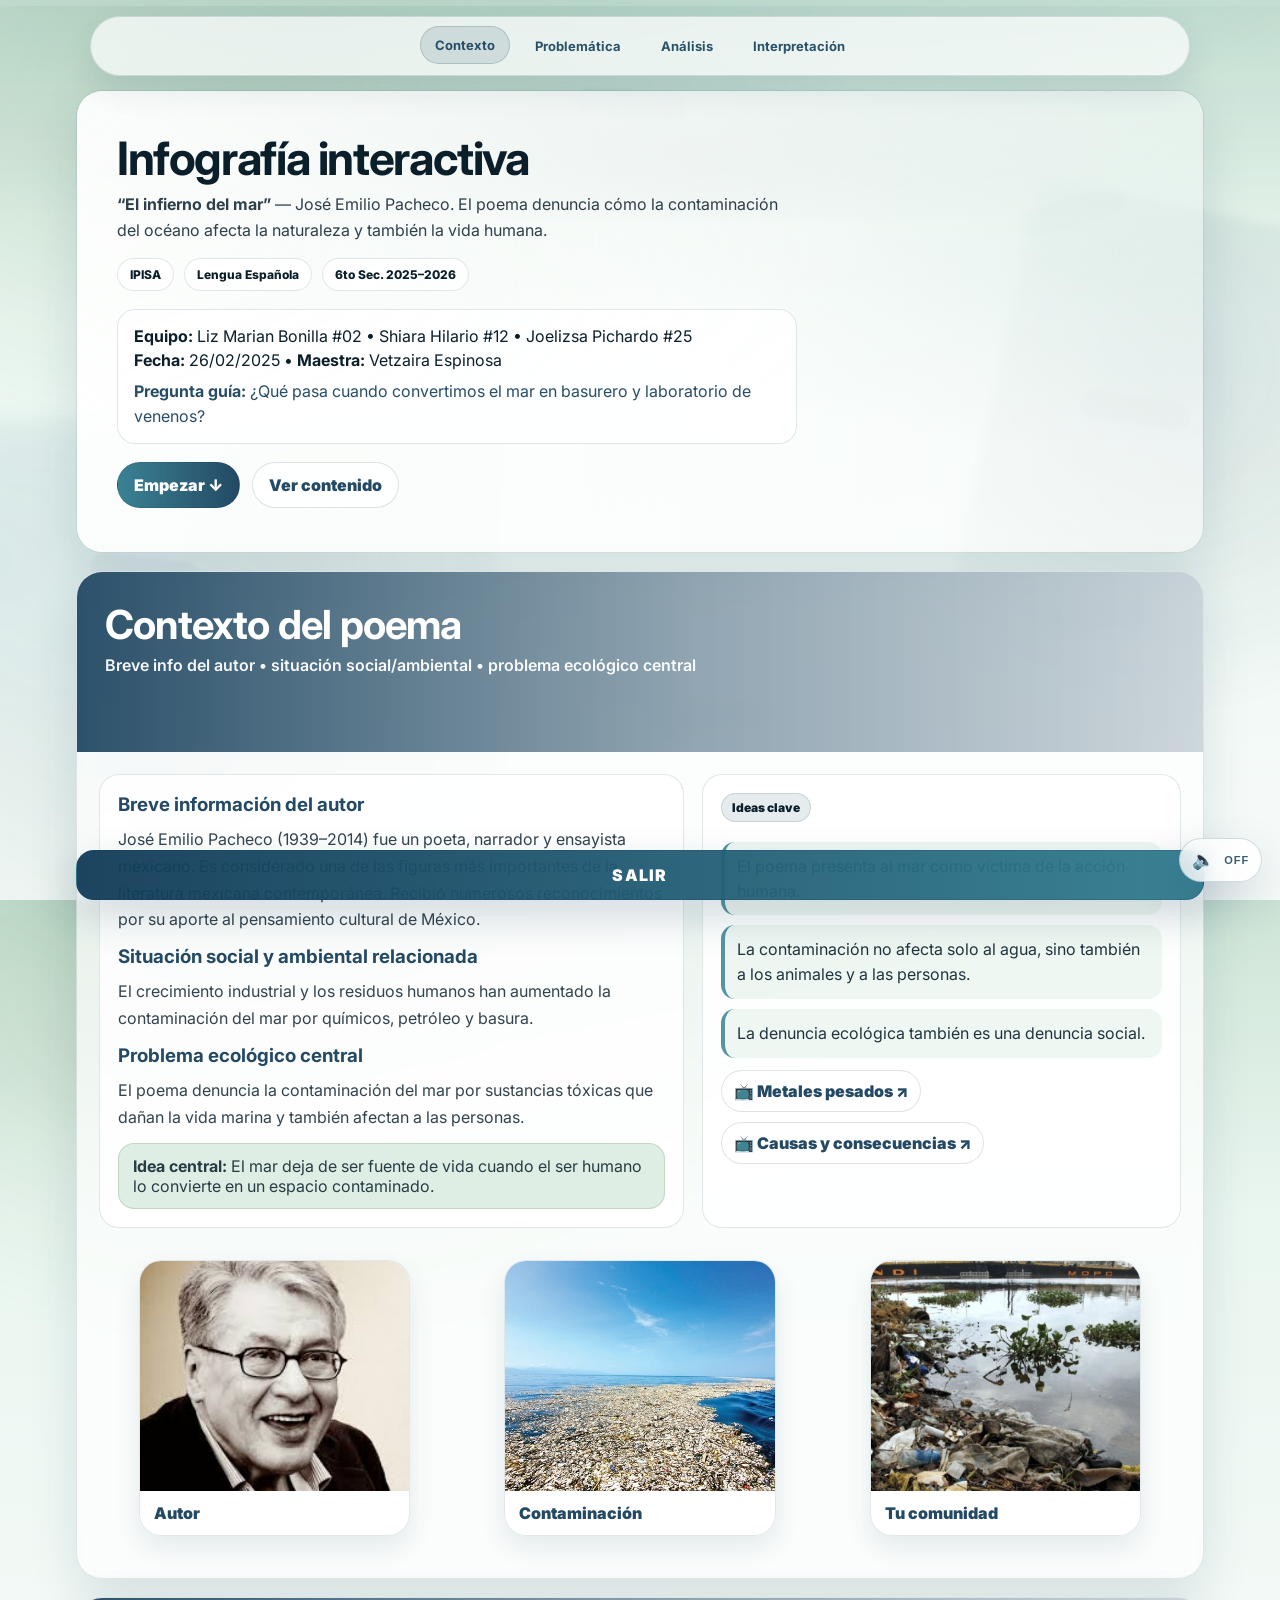
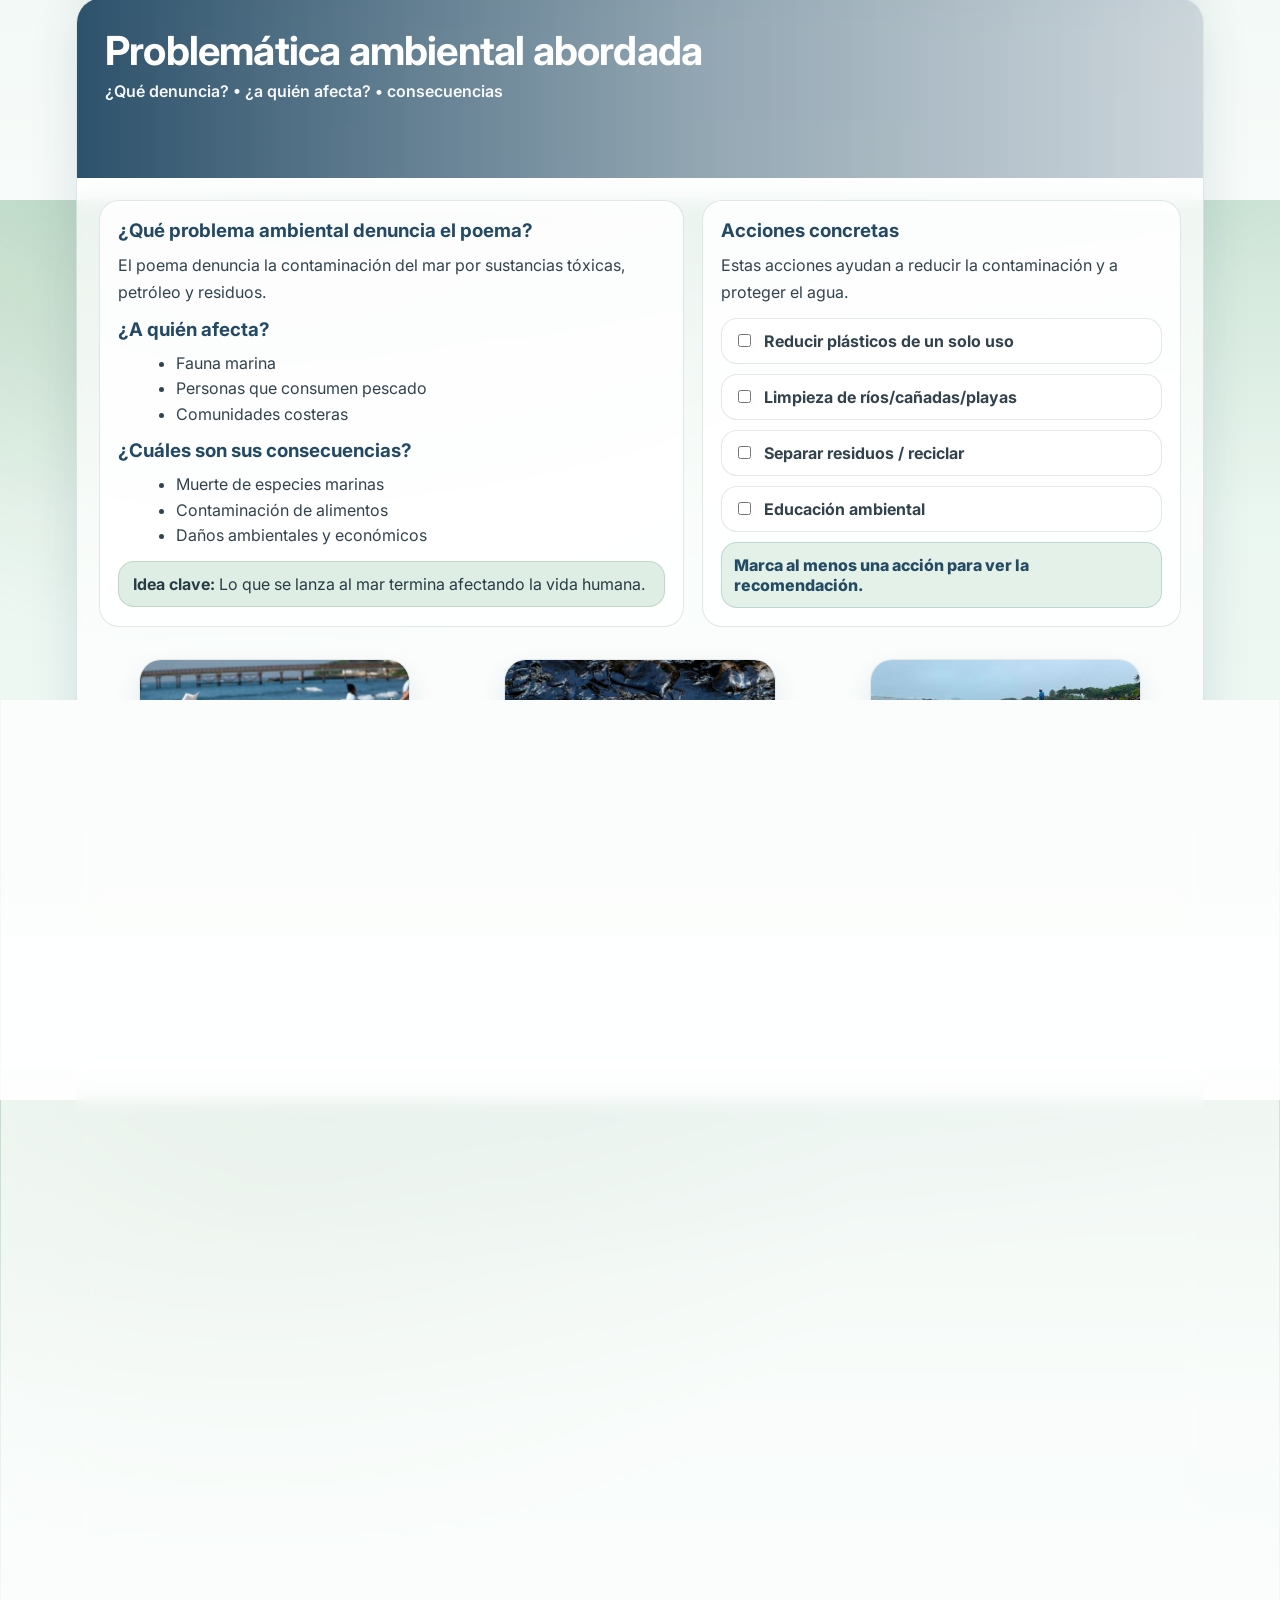
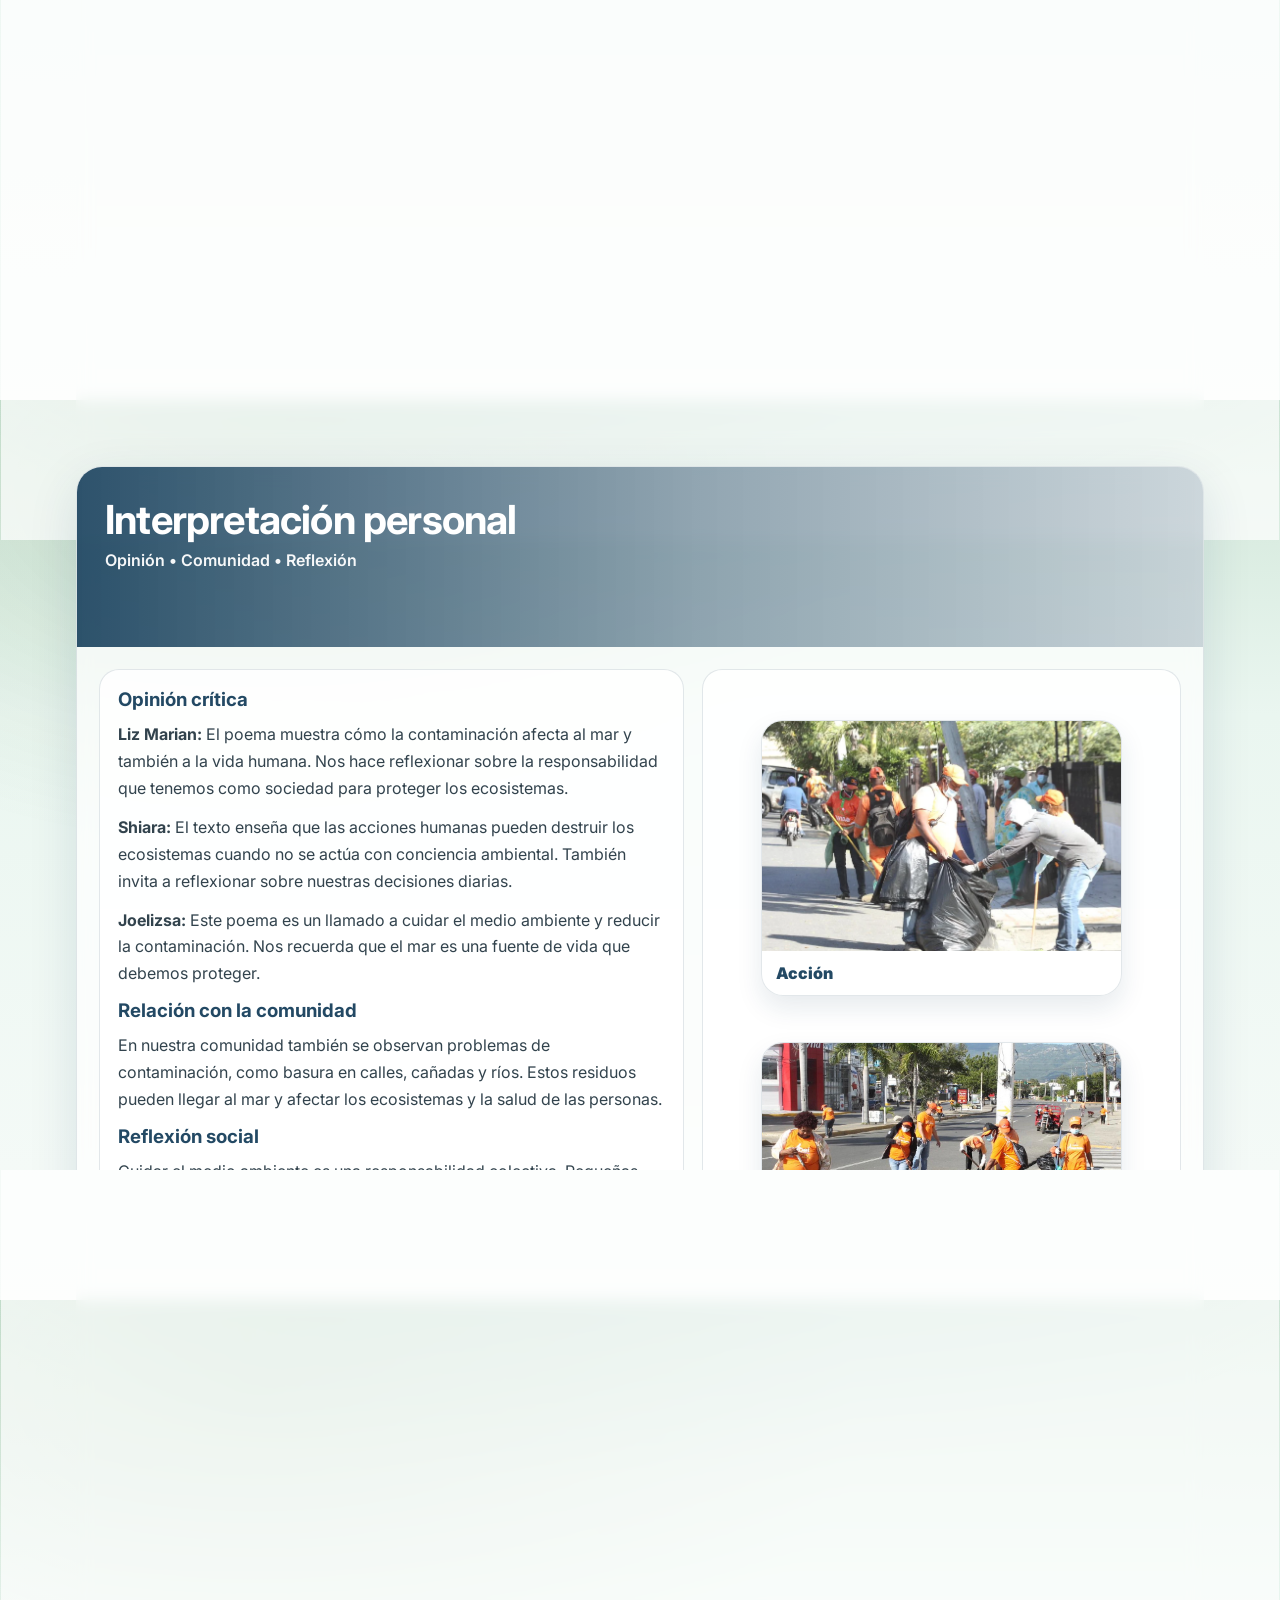
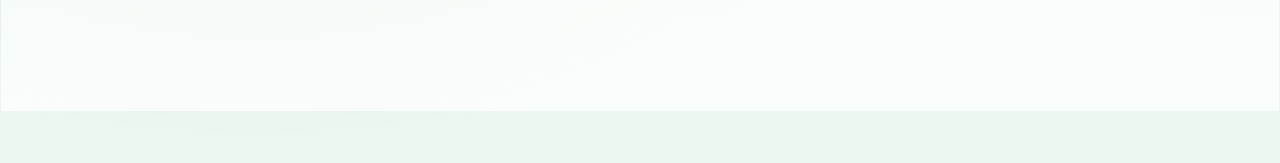
==== commit a7a4c136: "cambio de cover a index" ====
--- a/infografia.html
+++ b/infografia.html
@@ -2,7 +2,6 @@
 <html lang="es">
 <head>
   <meta charset="utf-8" />
-<meta http-equiv="refresh" content="0; url=cover.html">
   <meta name="viewport" content="width=device-width,initial-scale=1" />
   <title>Infografía • El infierno del mar — José Emilio Pacheco</title>
 
@@ -441,7 +440,7 @@
     </section>
 
     <footer class="exitBar">
-      <a class="exitBtn" href="cover.html">SALIR</a>
+      <a class="exitBtn" href="index.html">SALIR</a>
     </footer>
   </main>
 
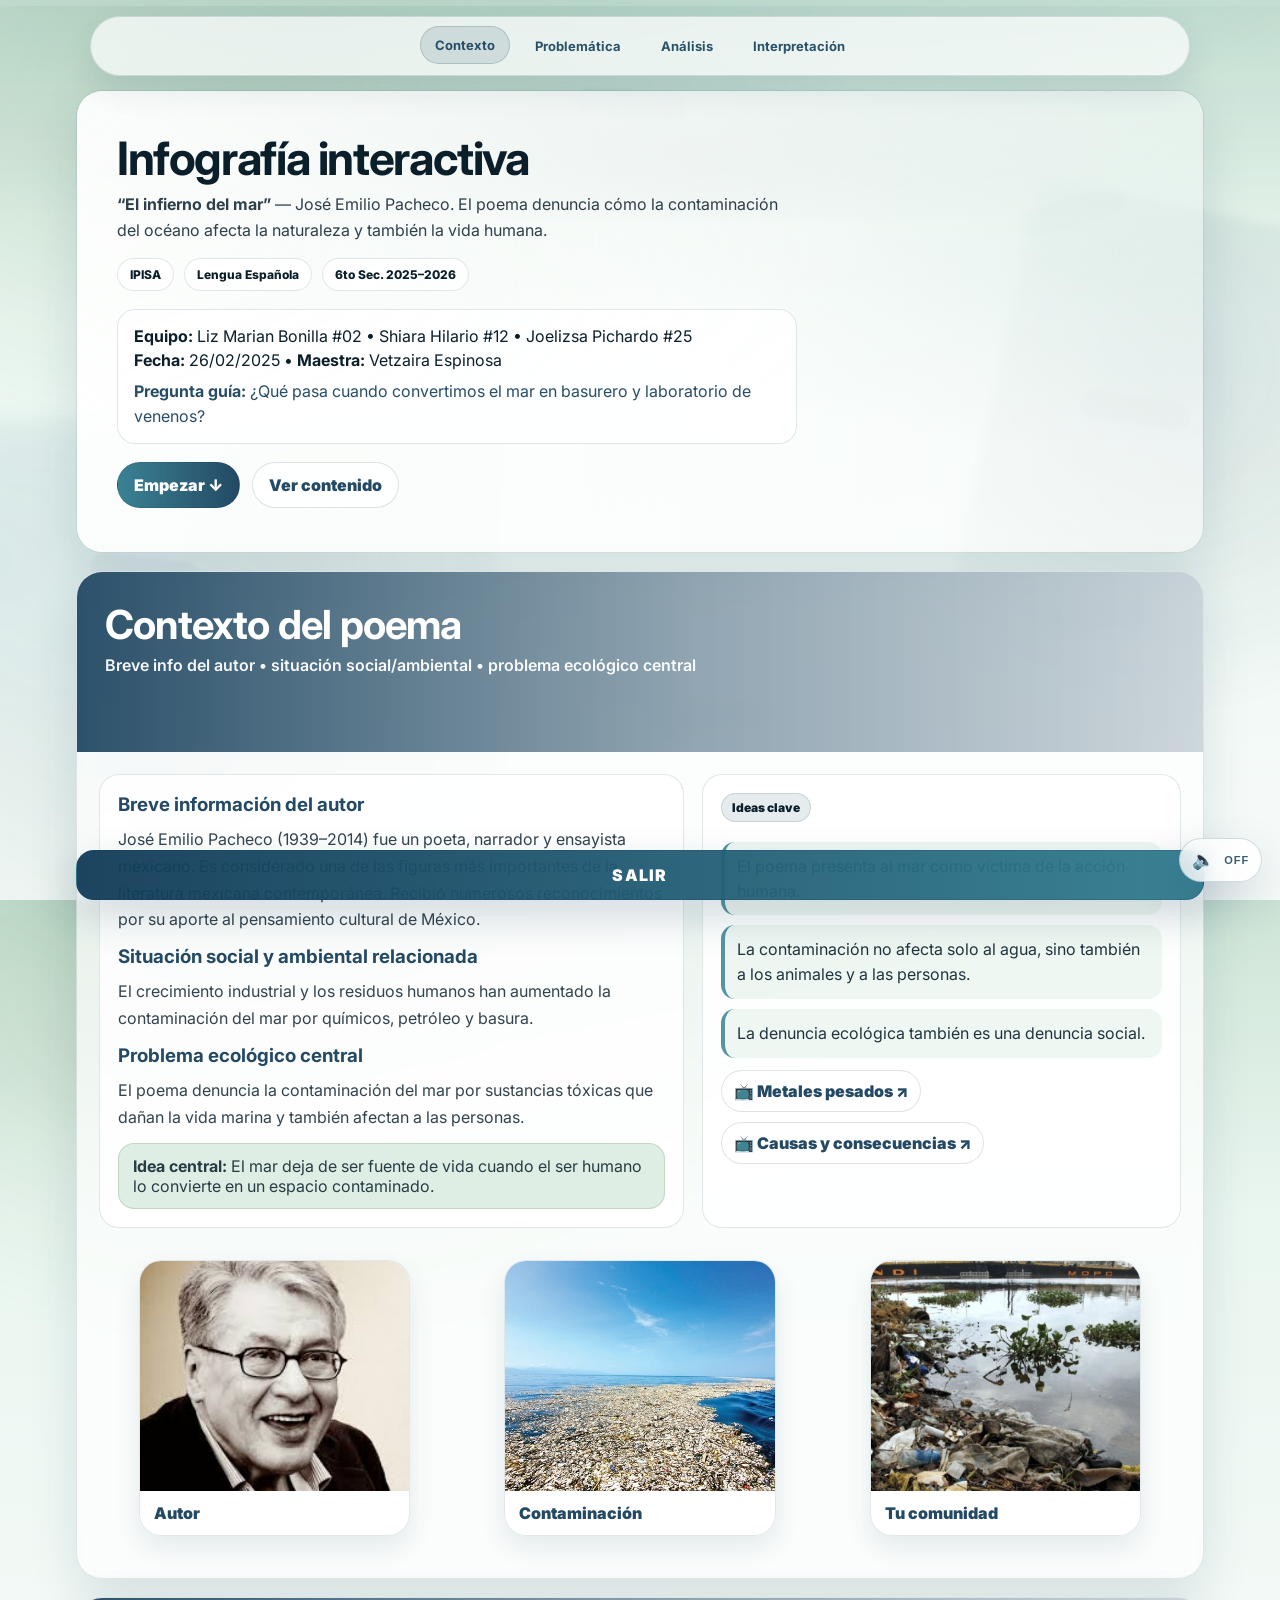
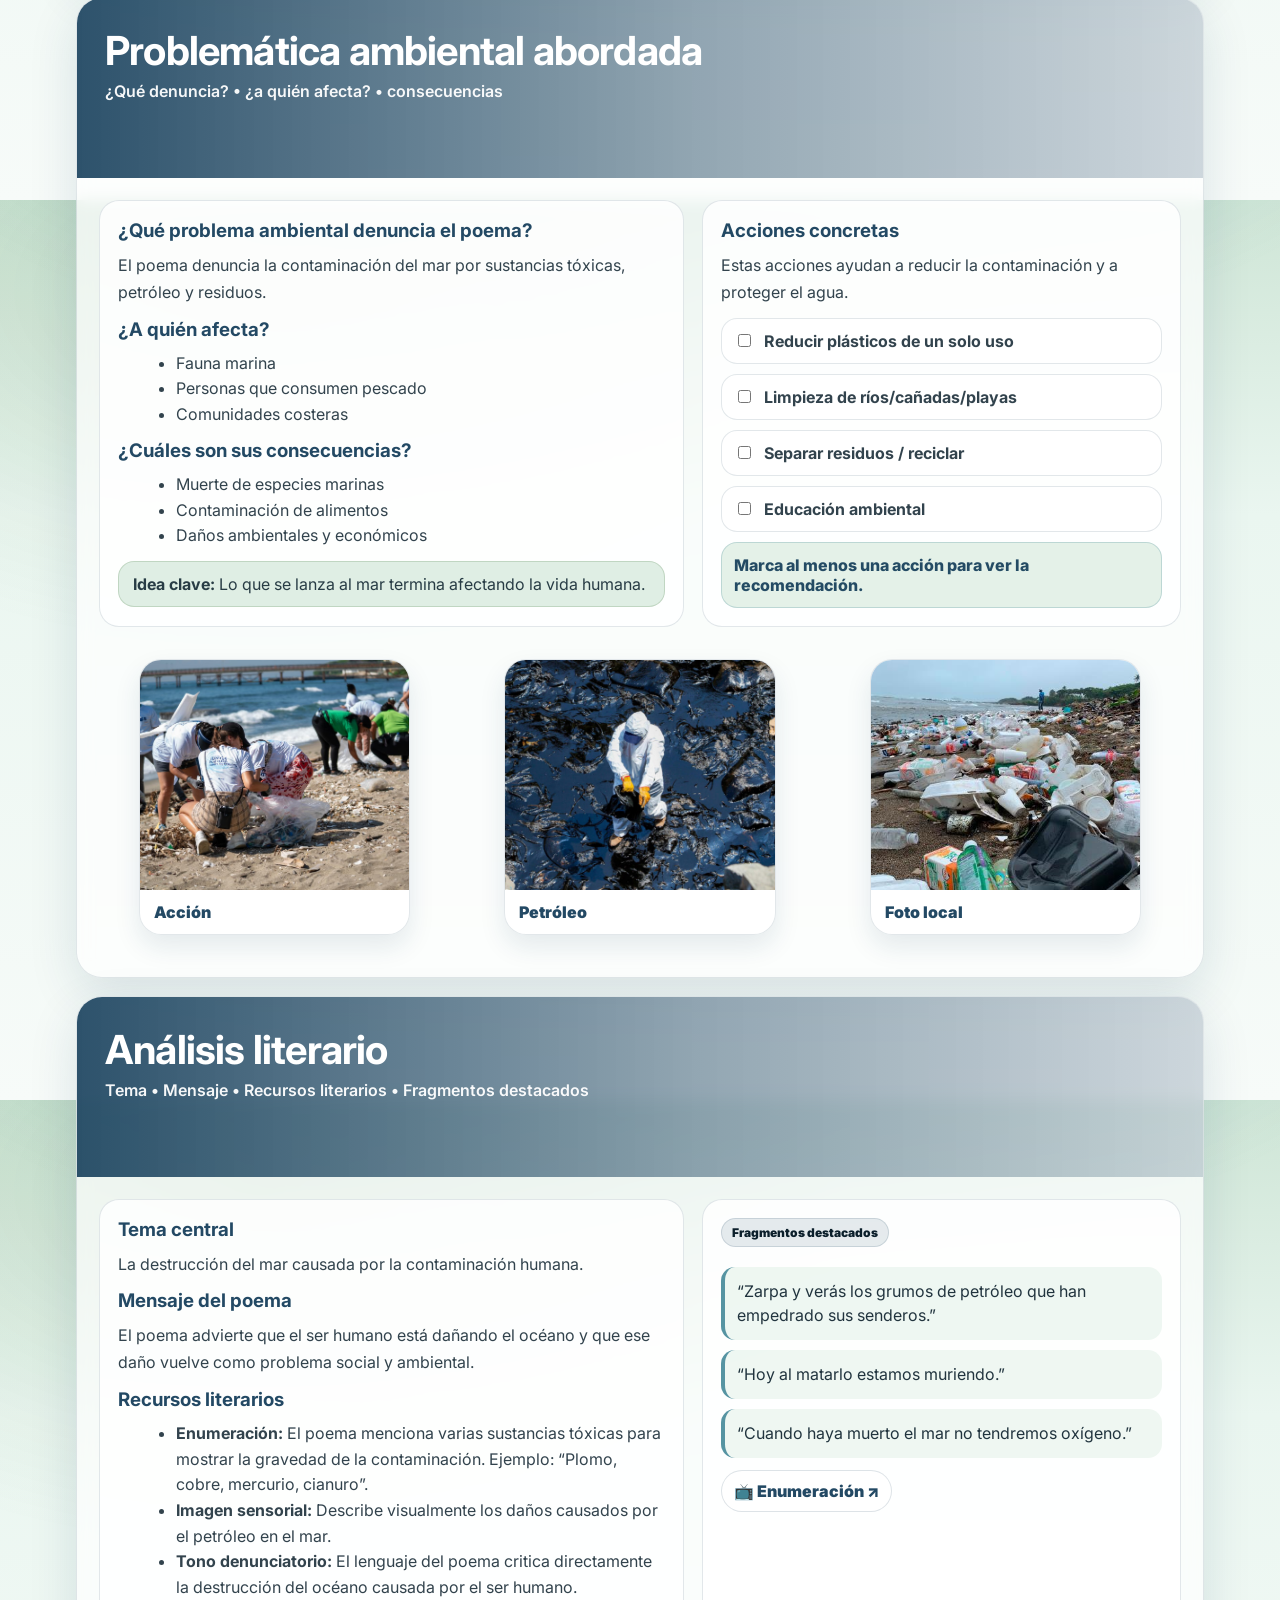
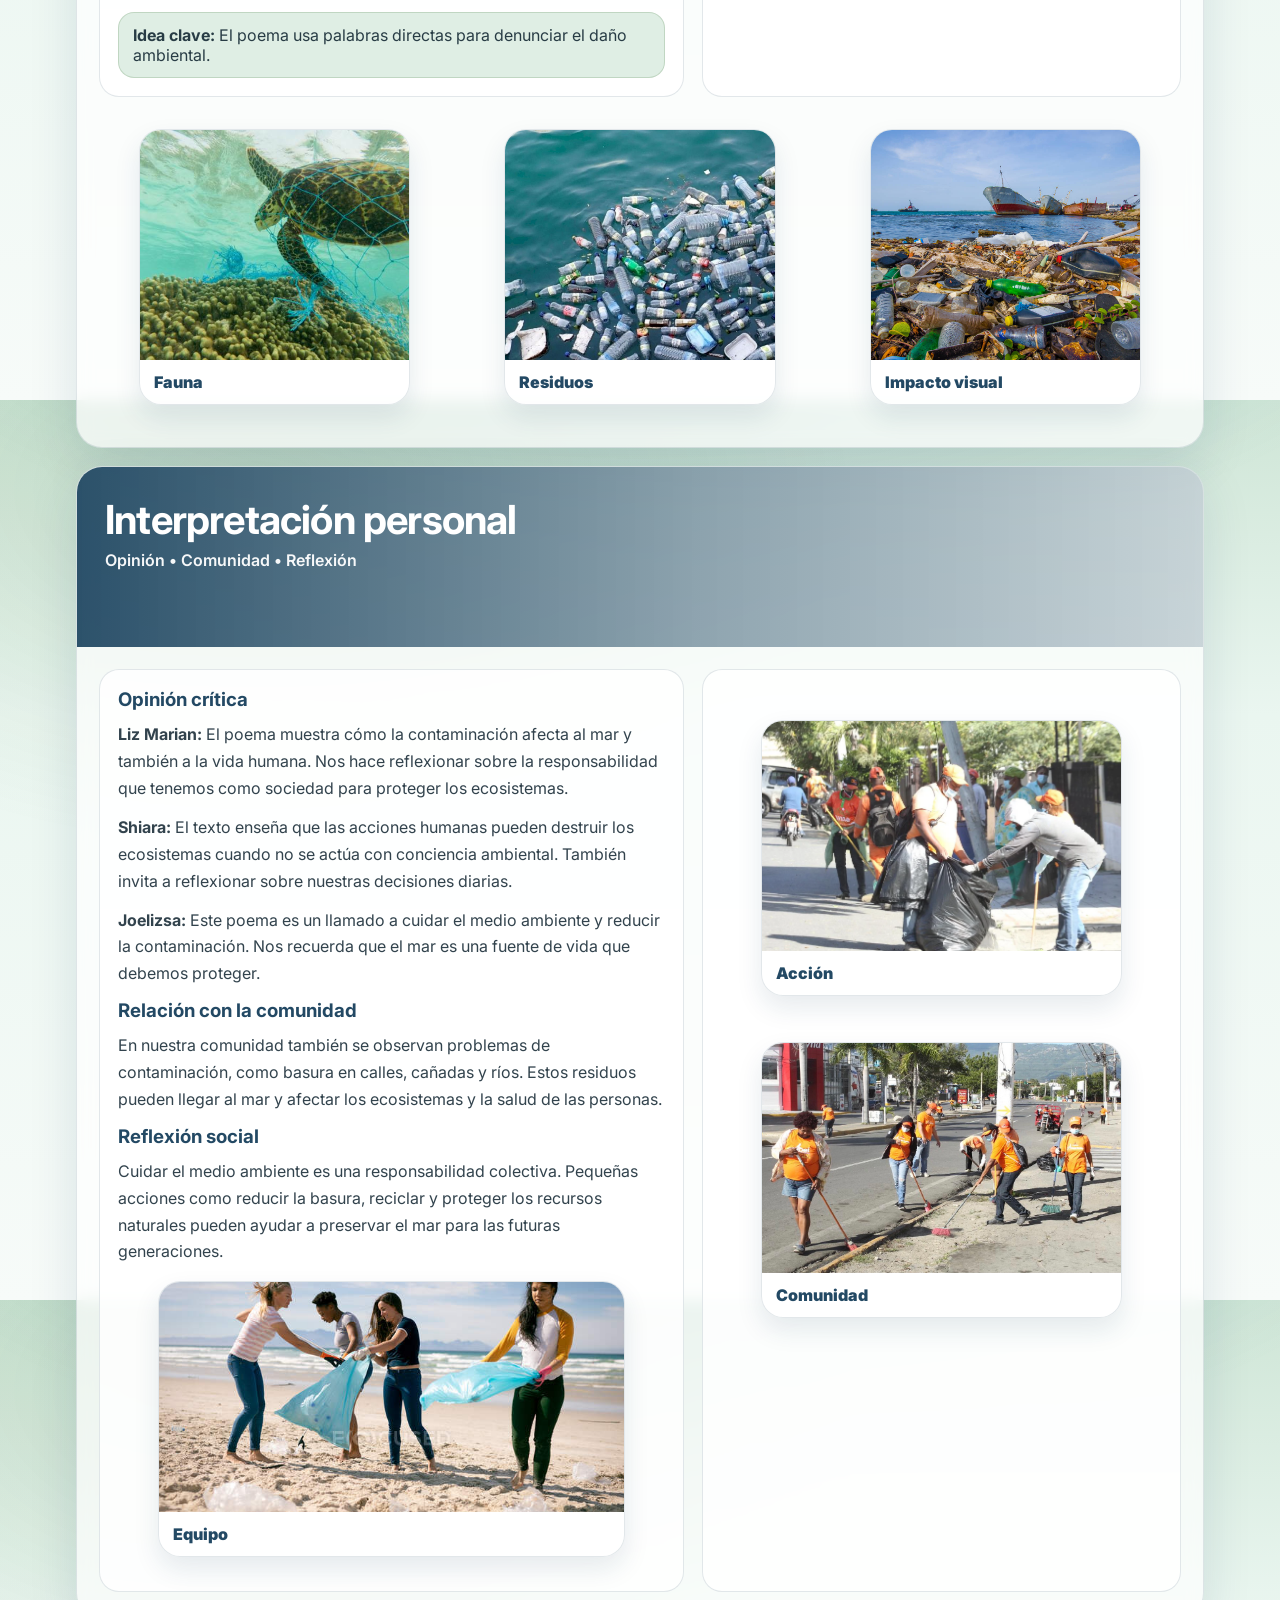
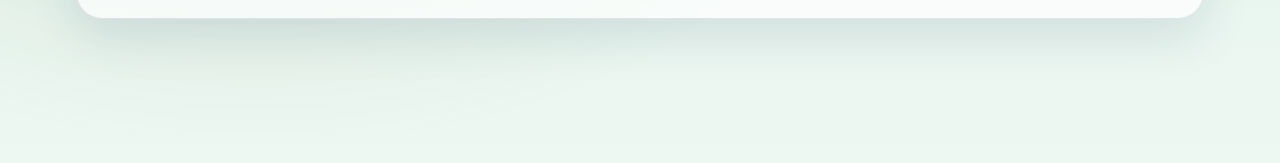
==== commit 2ae4d6bf: "arreglar redireccion de infografia" ====
--- a/infografia.html
+++ b/infografia.html
@@ -1,8 +1,8 @@
 <!doctype html>
 <html lang="es">
 <head>
-  <meta charset="utf-8" />
-  <meta name="viewport" content="width=device-width,initial-scale=1" />
+  <meta charset="UTF-8">
+  <meta name="viewport" content="width=device-width, initial-scale=1.0">
   <title>Infografía • El infierno del mar — José Emilio Pacheco</title>
 
   <link rel="preconnect" href="https://fonts.googleapis.com">
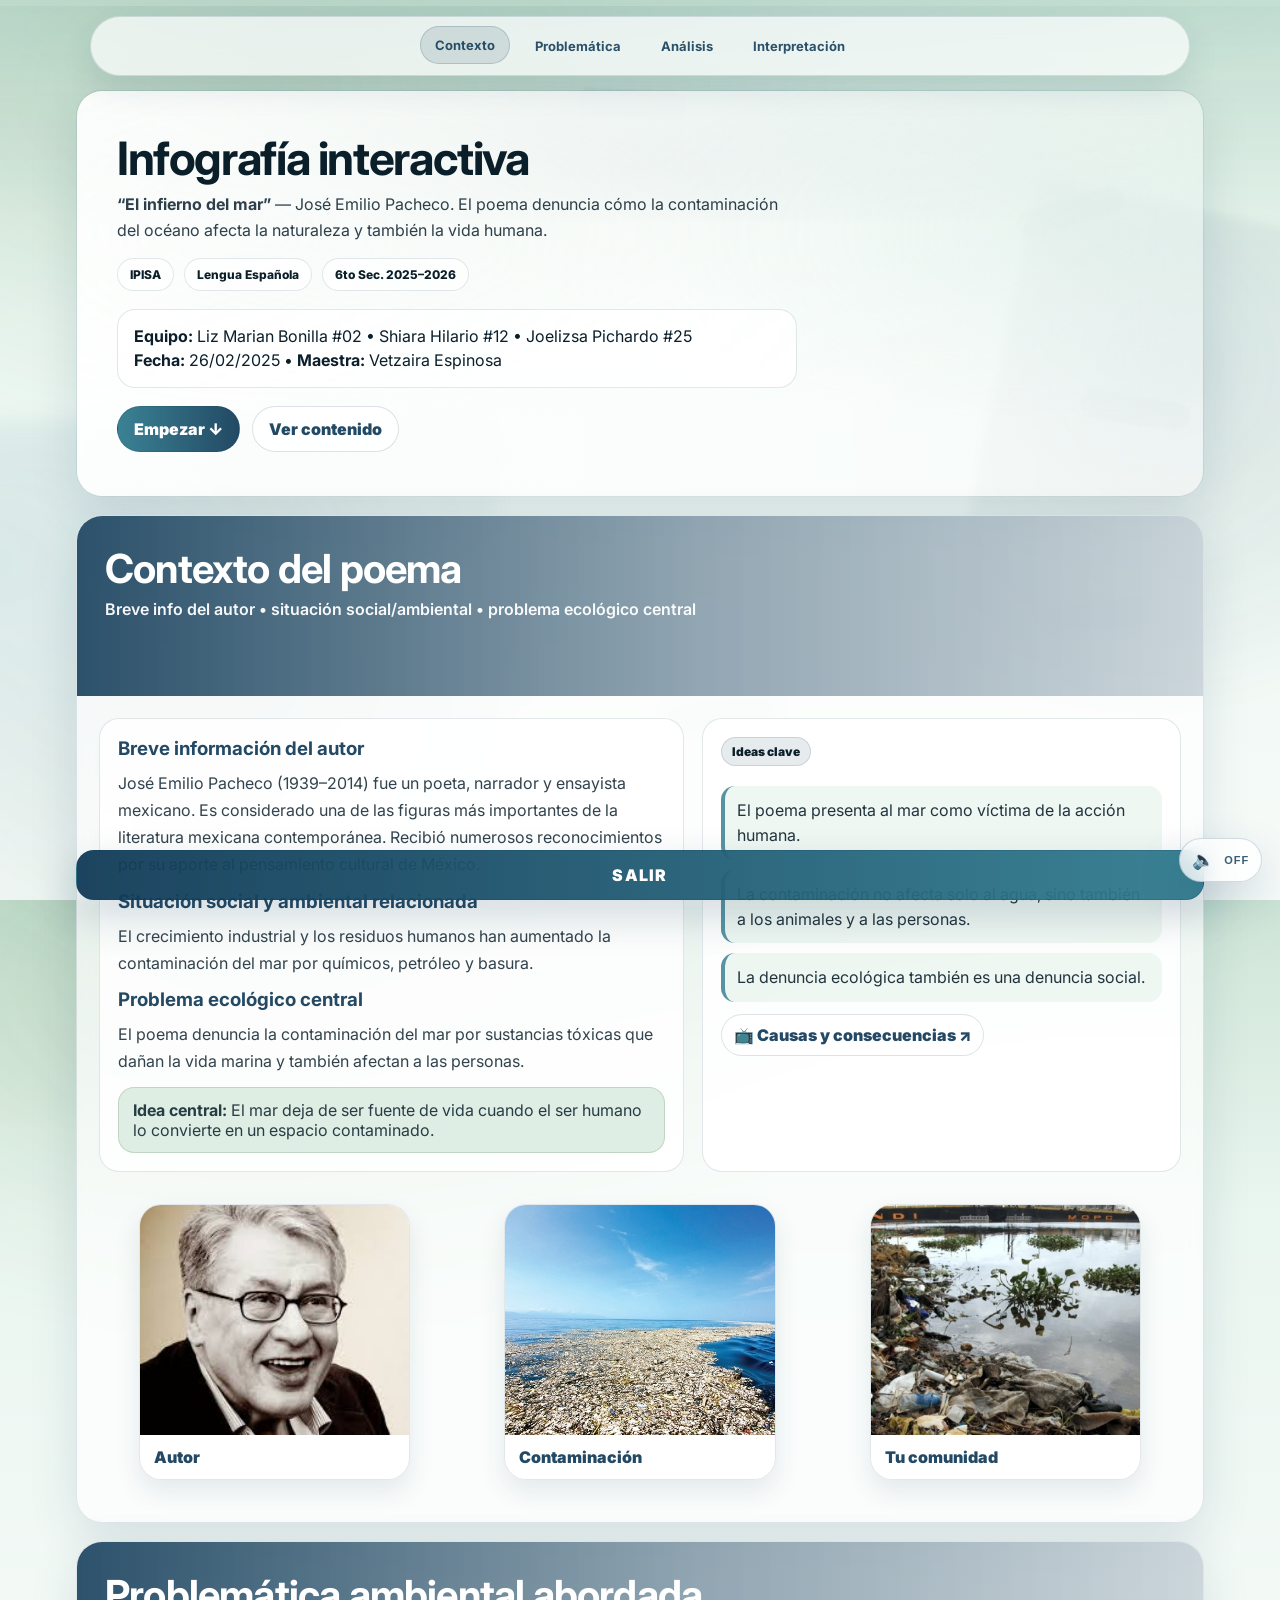
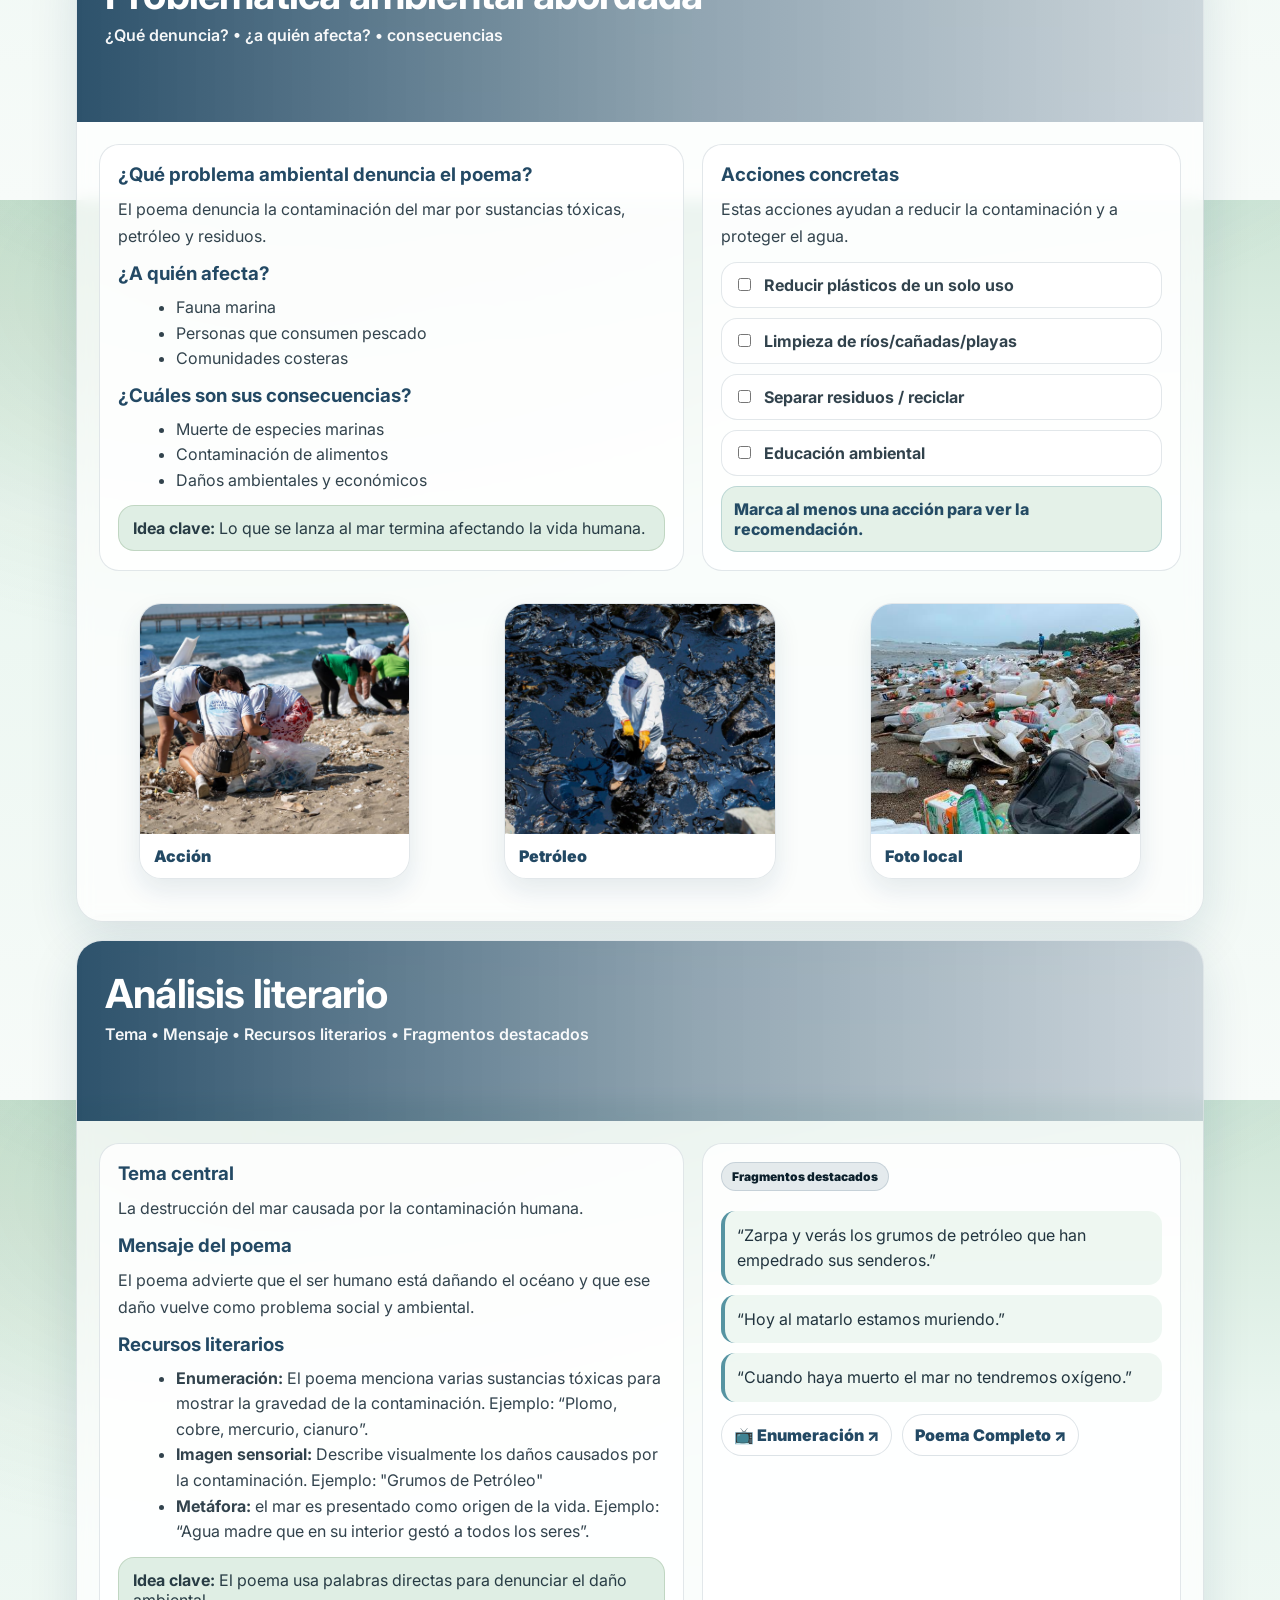
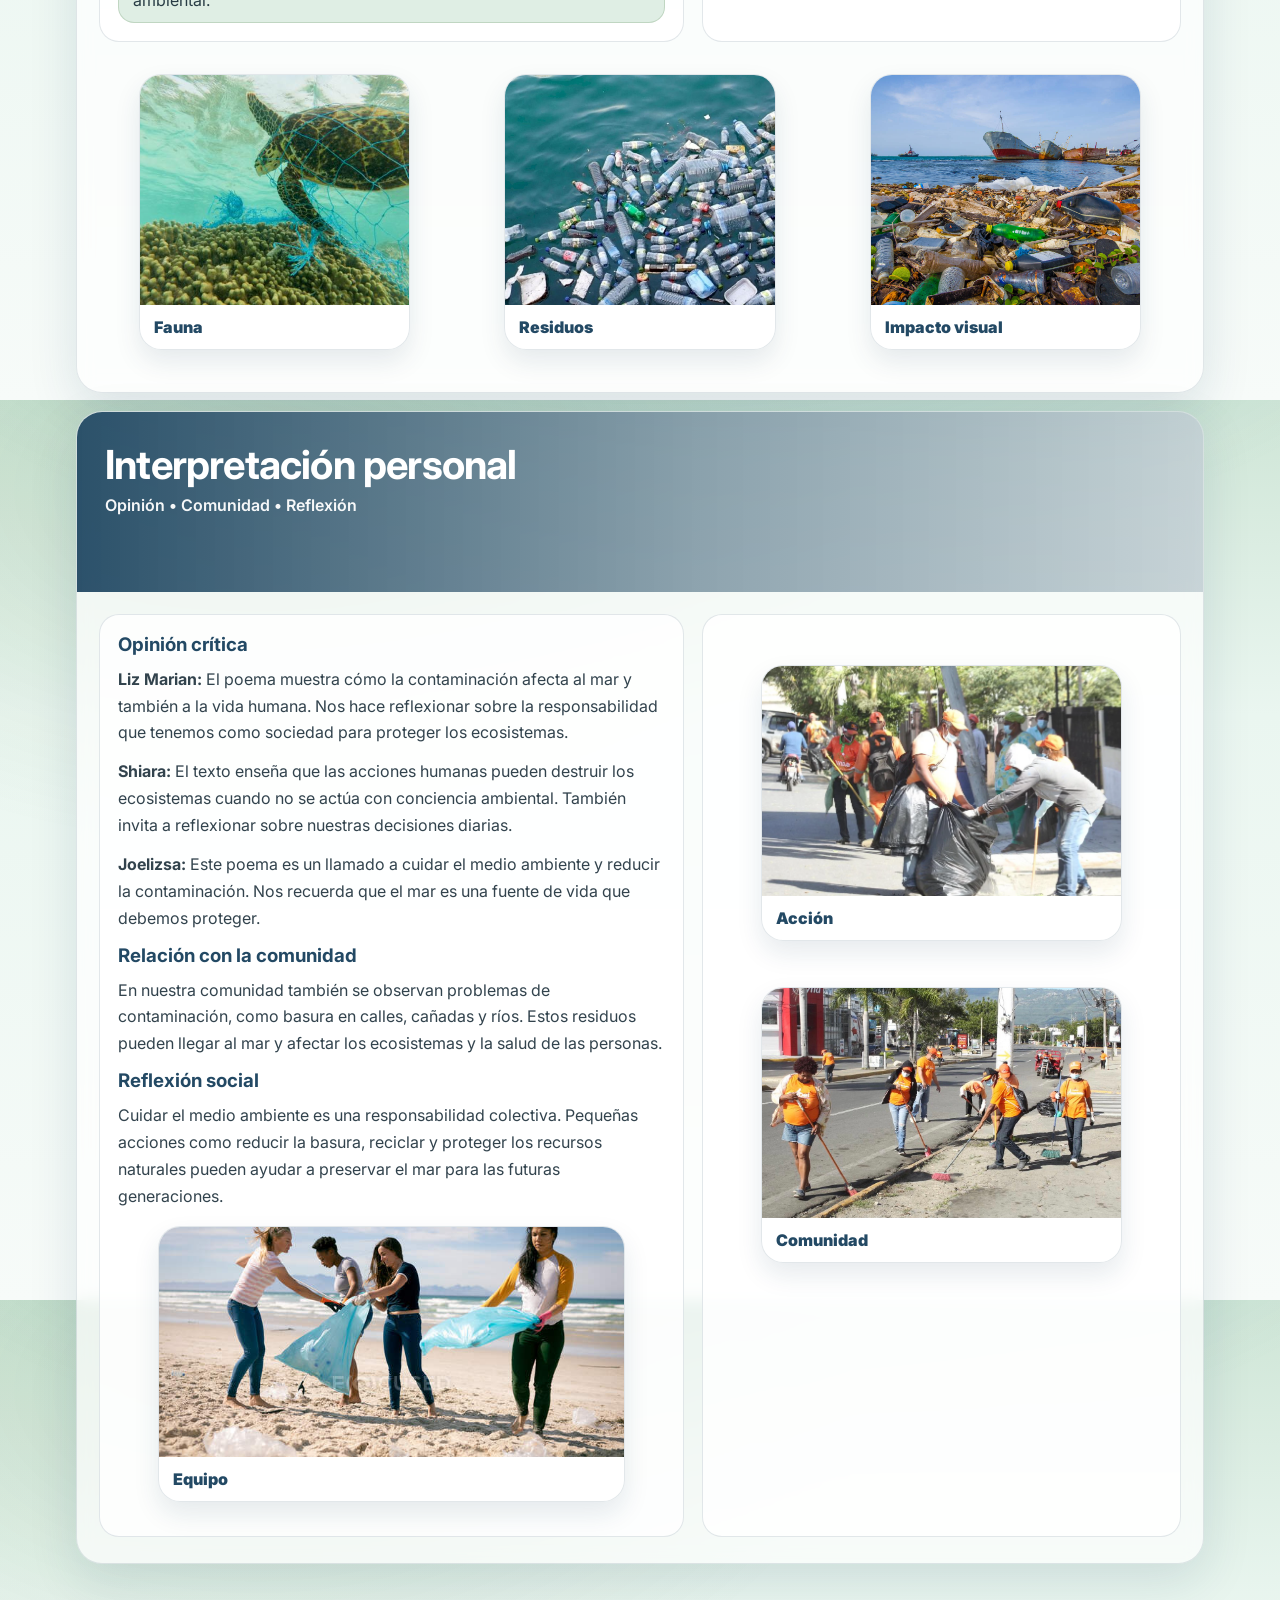
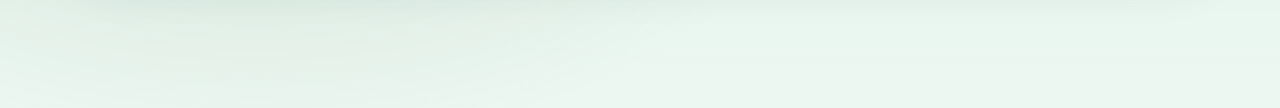
==== commit beaa2d0d: "detalles finales de rubrica" ====
--- a/infografia.html
+++ b/infografia.html
@@ -81,8 +81,7 @@
         <div class="heroMini">
           <div><b>Equipo:</b> Liz Marian Bonilla #02 • Shiara Hilario #12 • Joelizsa Pichardo #25</div>
           <div><b>Fecha:</b> 26/02/2025 • <b>Maestra:</b> Vetzaira Espinosa</div>
-          <div class="heroMini2"><b>Pregunta guía:</b> ¿Qué pasa cuando convertimos el mar en basurero y laboratorio de venenos?</div>
-        </div>
+                </div>
 
         <div class="heroActions stagger">
           <a class="primaryBtn" href="#contexto">Empezar ↓</a>
@@ -138,8 +137,6 @@
 
             <div class="linkRow stagger">
               <a class="chip" target="_blank" rel="noopener"
-                 href="https://www.youtube.com/results?search_query=metales+pesados+en+el+agua+explicacion">📺 Metales pesados ↗</a>
-              <a class="chip" target="_blank" rel="noopener"
                  href="https://www.youtube.com/results?search_query=contaminacion+marina+causas+y+consecuencias">📺 Causas y consecuencias ↗</a>
             </div>
           </div>
@@ -304,8 +301,11 @@
             <h3>Recursos literarios</h3>
             <ul>
               <li><b>Enumeración:</b> El poema menciona varias sustancias tóxicas para mostrar la gravedad de la contaminación. Ejemplo: “Plomo, cobre, mercurio, cianuro”.</li>
-              <li><b>Imagen sensorial:</b> Describe visualmente los daños causados por el petróleo en el mar.</li>
-              <li><b>Tono denunciatorio:</b> El lenguaje del poema critica directamente la destrucción del océano causada por el ser humano.</li>
+              <li><b>Imagen sensorial:</b> Describe visualmente los daños causados por la contaminación. Ejemplo: "Grumos de Petróleo"</li>
+              <li>
+<b>Metáfora:</b> el mar es presentado como origen de la vida.
+Ejemplo: “Agua madre que en su interior gestó a todos los seres”.
+</li>
             </ul>
 
             <div class="callout">
@@ -322,6 +322,8 @@
             <div class="linkRow stagger">
               <a class="chip" target="_blank" rel="noopener"
                  href="https://www.youtube.com/results?search_query=enumeracion+recurso+literario+ejemplos">📺 Enumeración ↗</a>
+                  <a class="chip" target="_blank" rel="noopener"
+                 href="https://escombrosconhoguera.blogspot.com/2024/11/el-infierno-del-mar.html"> Poema Completo ↗</a>
             </div>
           </div>
         </div>
